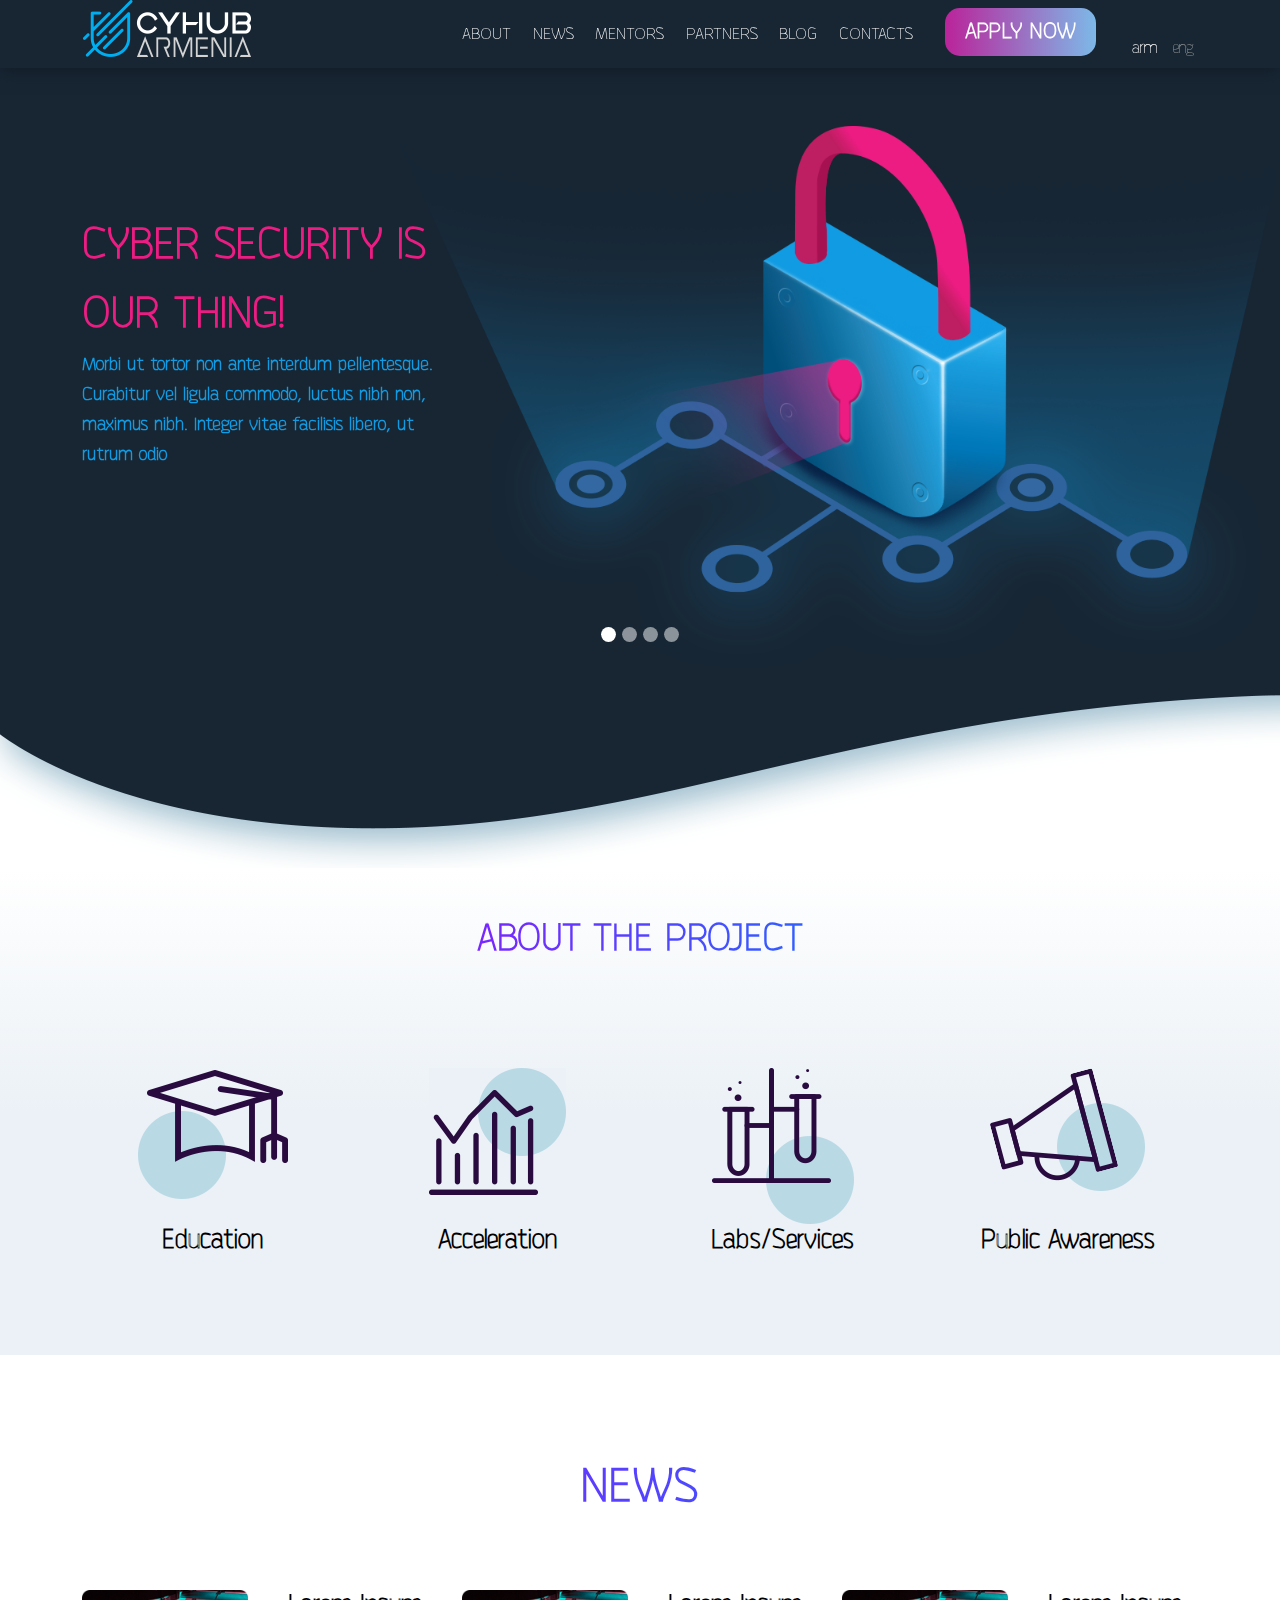
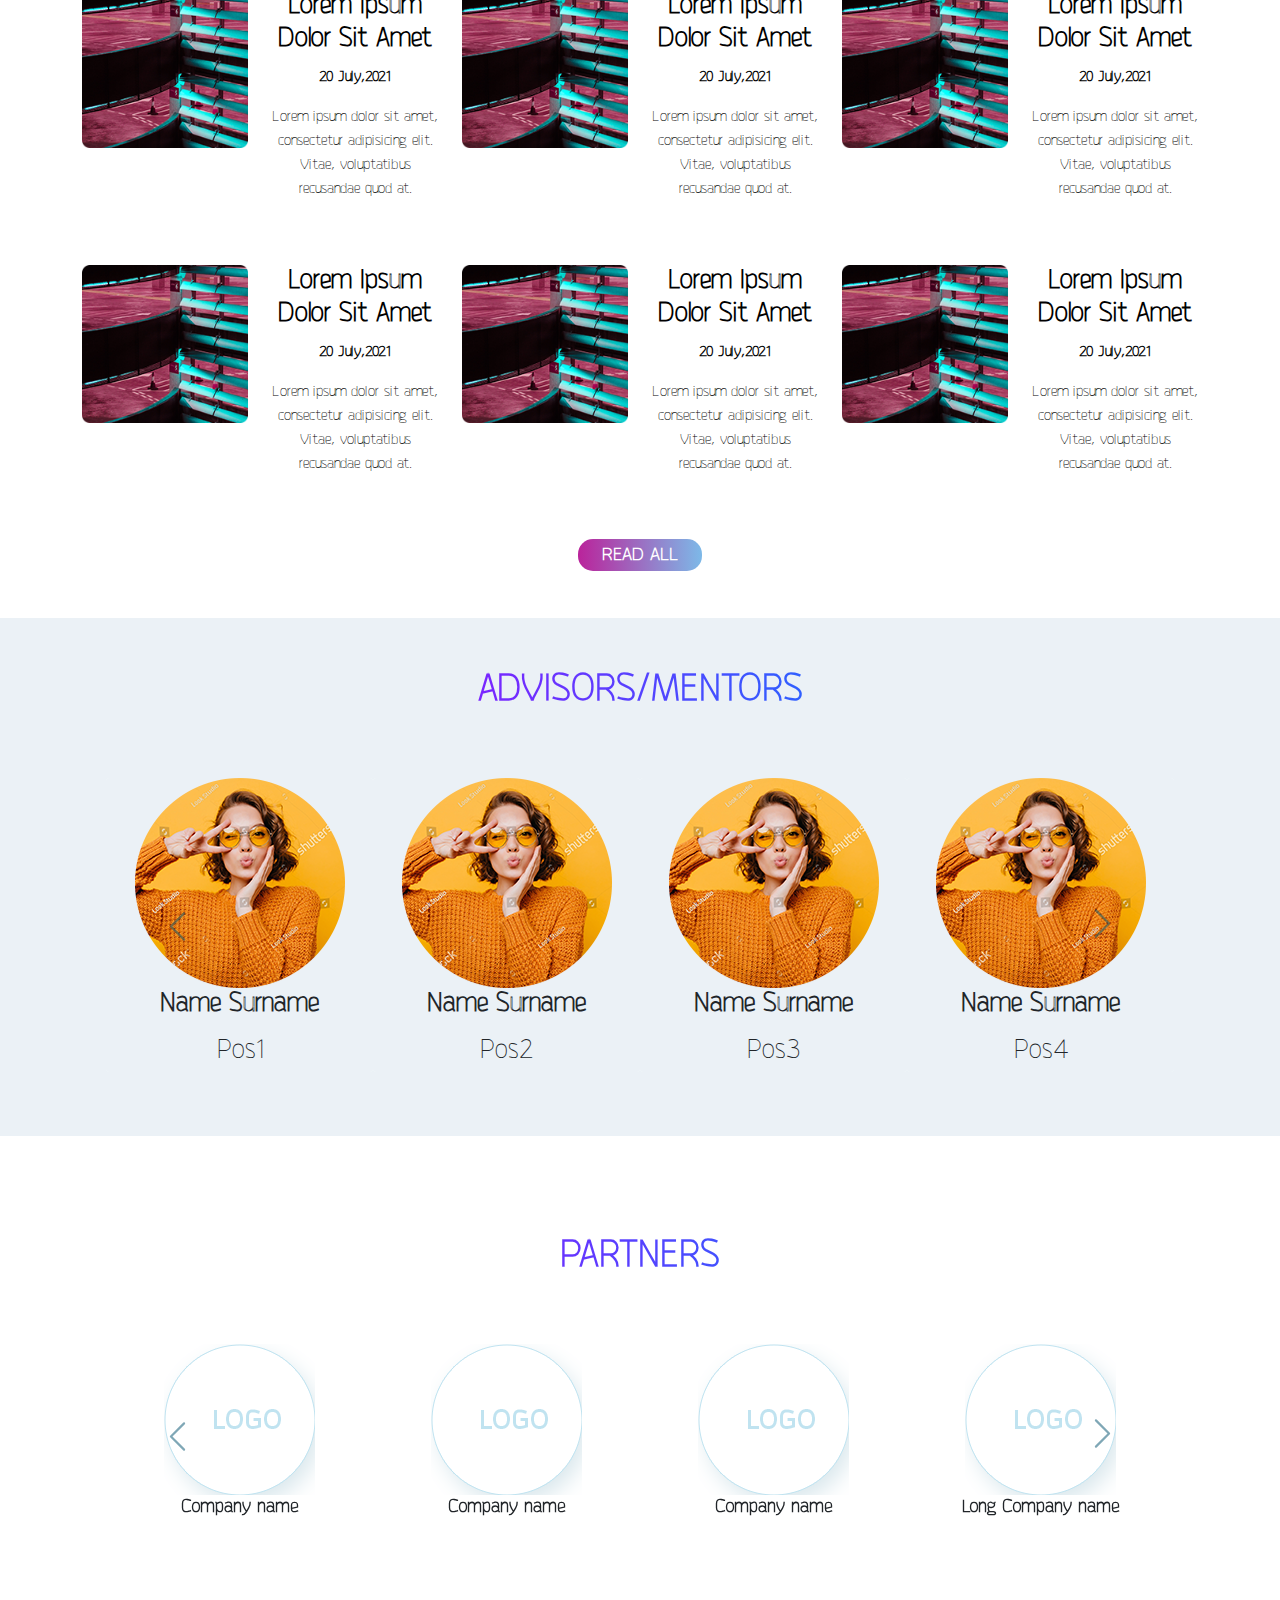
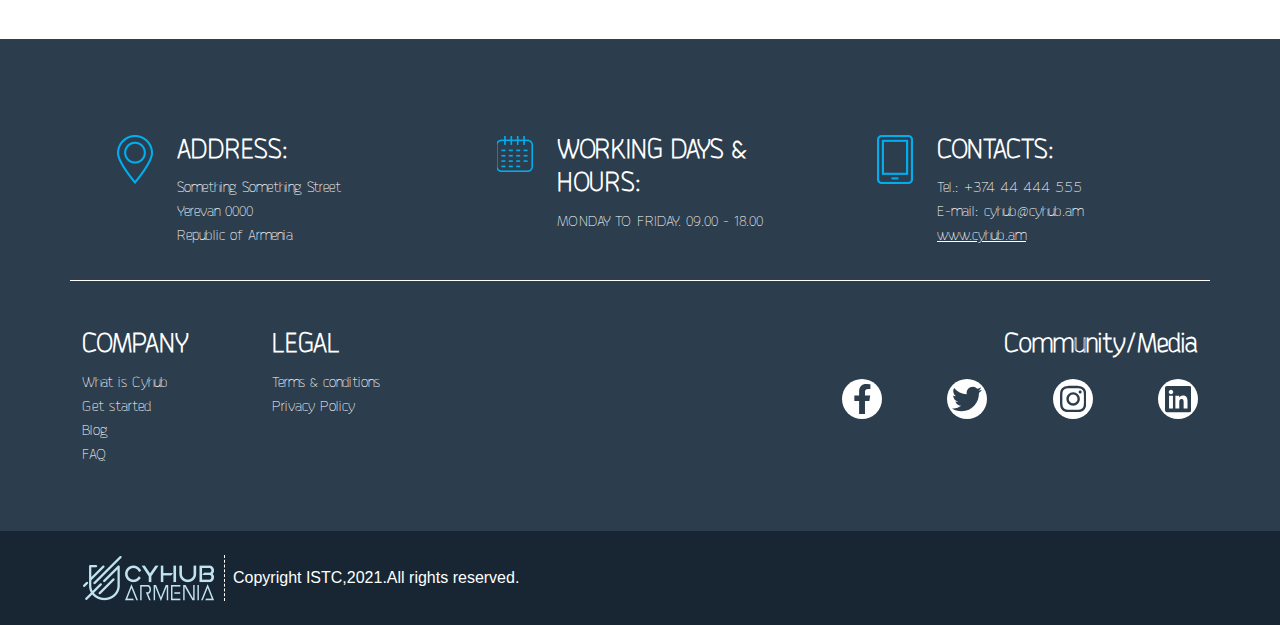
==== index.html @ d01963b5 "perhaps last commit" ====
<!DOCTYPE html>
<html lang="en">

<head>
   <meta charset="UTF-8">
   <meta http-equiv="X-UA-Compatible" content="IE=edge">
   <meta name="viewport" content="width=device-width, initial-scale=1.0">
   <link rel="stylesheet" href="style/Berkslund-Thin/style.css" type="text/css">
   <link rel="stylesheet" href="style/bootstrap.min.css">
   <link rel="stylesheet" href="style/index.css">
   <link rel="icon" href="images/fav.png">
   <title>hw_bootstrap</title>
</head>

<body>
   <header class="">
      <nav class="container">
         <div class="row">
            <div class="col-md-6 offset-md-3 col-lg-2 offset-lg-0 text-center"><img src="images/logo.png" alt=""></div>
            <div
               class="col-lg-5 offset-lg-2 d-none d-md-flex mt-md-2 d-flex align-items-center justify-content-between">
               <div class="dropdown">
                  <a href="" class="text-uppercase" type="button" id="dropdownMenuButton1" data-bs-toggle="dropdown"
                     aria-expanded="false">about</a>
                  <div class="dropdown-menu text-uppercase" aria-labelledby="dropdownMenuButton1">
                     <div class="d-flex fw-bold">
                        <a class="dropdown-item" href="#">education</a>
                        <a class="dropdown-item" href="html/about.html">acceleration</a>
                        <a class="dropdown-item" href="#">labs/services</a>
                        <a class="dropdown-item" href="#">public awareness</a>
                     </div>
                  </div>
               </div>
               <a href="#" class="text-uppercase">news</a>
               <a href="#" class="text-uppercase">mentors</a>
               <a href="#" class="text-uppercase">partners</a>
               <a href="#" class="text-uppercase">blog</a>
               <a href="#" class="text-uppercase">contacts</a>
            </div>
            <div class="dropdown col-sm-12 d-flex d-md-none justify-content-center">
               <div class="btn " data-bs-toggle="dropdown">
                  <div id="dropdownMenuButton3">
                     <div class=" menu-text text-uppercase">menu</div>
                     <div class="circles d-flex justify-content-center mb-2">
                        <div></div>
                        <div></div>
                        <div></div>
                     </div>
                  </div>
                  <div class="accordion" id="accordionExample1">
                     <div class="accordion-item">
                        <h2 class="accordion-header" id="headingOne">
                           <button class="accordion-button text-uppercase fw-bold" type="button"
                              data-bs-toggle="collapse" data-bs-target="#collapseOne" aria-expanded="true"
                              aria-controls="collapseOne">
                              about
                           </button>
                        </h2>
                        <div id="collapseOne" class="accordion-collapse collapse show" aria-labelledby="headingOne"
                           data-bs-parent="#accordionExample">
                           <div class="accordion-body">
                              <div class="d-flex flex-column fw-bold">
                                 <a class="text-uppercase" href="#">education</a>
                                 <a class="text-uppercase" href="html/about.html">acceleration</a>
                                 <a class="text-uppercase" href="#">labs/services</a>
                                 <a class="text-uppercase" href="#">public awareness</a>
                              </div>
                           </div>
                        </div>
                     </div>
                     <div class="accordion-item">
                        <h2 class="accordion-header" id="headingTwo">
                           <button href="#" class="accordion-button collapsed" type="button" data-bs-toggle="collapse"
                              data-bs-target="#collapseTwo">
                              <a href="#" class="text-uppercase">news</a>
                           </button>
                        </h2>
                     </div>
                     <div class="accordion-item">
                        <h2 class="accordion-header" id="heading3">
                           <button href="#" class="accordion-button collapsed" type="button" data-bs-toggle="collapse"
                              data-bs-target="#collapseTwo">
                              <a href="#" class="text-uppercase">mentors</a>
                           </button>
                        </h2>
                     </div>
                     <div class="accordion-item">
                        <h2 class="accordion-header" id="heading4">
                           <button href="#" class="accordion-button collapsed" type="button" data-bs-toggle="collapse"
                              data-bs-target="#collapseTwo">
                              <a href="#" class="text-uppercase">partners</a>
                           </button>
                        </h2>
                     </div>
                     <div class="accordion-item">
                        <h2 class="accordion-header" id="heading5">
                           <button href="#" class="accordion-button collapsed" type="button" data-bs-toggle="collapse"
                              data-bs-target="#collapseTwo">
                              <a href="#" class="text-uppercase">blog</a>
                           </button>
                        </h2>
                     </div>
                     <div class="accordion-item">
                        <h2 class="accordion-header" id="heading6">
                           <button href="#" class="accordion-button collapsed" type="button" data-bs-toggle="collapse"
                              data-bs-target="#collapseTwo">
                              <a href="#" class="text-uppercase">contacts</a>
                           </button>
                        </h2>
                     </div>
                  </div>
               </div>


            </div>
            <div
               class="col-md-4 offset-md-4 col-lg-2 offset-lg-0 d-flex align-items-center p-0 d-flex justify-content-center">
               <a href="#" class="text-uppercase apply-btn fw-bold fs-4">apply now</a>
            </div>
            <div class="col-lg-1 d-flex align-items-end justify-content-center">
               <a href="#" class="me-2">arm</a>
               <a href="#" class="active ms-2">eng</a>
            </div>
         </div>
      </nav>
   </header>

   <div id="carouselExampleIndicators" class="carousel slide" data-bs-ride="carousel">
      <div class="carousel-indicators">
         <button type="button" data-bs-target="#carouselExampleIndicators" data-bs-slide-to="0" class="active"
            aria-current="true" aria-label="Slide 1"></button>
         <button type="button" data-bs-target="#carouselExampleIndicators" data-bs-slide-to="1"
            aria-label="Slide 2"></button>
         <button type="button" data-bs-target="#carouselExampleIndicators" data-bs-slide-to="2"
            aria-label="Slide 3"></button>
         <button type="button" data-bs-target="#carouselExampleIndicators" data-bs-slide-to="3"
            aria-label="Slide 4"></button>
      </div>
      <div class="carousel-inner">
         <div class="carousel-item active">
            <section class="presentation1">
               <div class="container">
                  <div class="row mt-md-5">
                     <div class="col-md-4 mt-md-5 pt-md-5">
                        <div class="purple fw-bold text-uppercase">CYBER SECURITY IS OUR THING!</div>
                        <div class="under-purple fw-bold">
                           Morbi ut tortor non ante interdum pellentesque. Curabitur vel ligula commodo, luctus nibh
                           non, maximus nibh. Integer vitae facilisis libero, ut rutrum odio
                        </div>
                     </div>
                  </div>
               </div>
            </section>
         </div>
         <div class="carousel-item">
            <section class="presentation2">
               <div class="container">
                  <div class="row mt-md-5">
                     <div class="col-md-4 mt-md-5 pt-md-5">
                        <div class="purple fw-bold text-uppercase">Lorem ipsum dolor sit.</div>
                        <div class="under-purple fw-bold">
                           Lorem ipsum dolor, sit amet consectetur adipisicing elit. Deserunt, a. Voluptatum, iure!
                           Fuga, ex officiis suscipit quibusdam quasi impedit molestias, esse molestiae quas cumque
                           commodi!
                        </div>
                     </div>
                  </div>
               </div>
            </section>
         </div>
         <div class="carousel-item">
            <section class="presentation3">
               <div class="container">
                  <div class="row mt-md-5">
                     <div class="col-md-4 mt-md-5 pt-md-5">
                        <div class="purple fw-bold text-uppercase">3 CYBER SECURITY IS OUR THING</div>
                        <div class="under-purple fw-bold">
                           Lorem ipsum dolor sit amet consectetur adipisicing elit. Esse itaque quis quas atque.
                           Repudiandae, quia. Quasi ullam inventore odio, in impedit atque nihil eum nostrum fuga optio,
                           iusto alias. Aperiam.
                        </div>
                     </div>
                  </div>
               </div>
            </section>
         </div>
         <div class="carousel-item">
            <section class="presentation4">
               <div class="container">
                  <div class="row mt-md-5">
                     <div class="col-md-4 mt-md-5 pt-md-5">
                        <div class="purple fw-bold text-uppercase">4 CYBER SECURITY IS OUR THING!</div>
                        <div class="under-purple fw-bold">
                           Morbi ut tortor non ante interdum pellentesque. Curabitur vel ligula commodo, luctus nibh
                           non, maximus nibh. Integer vitae facilisis libero, ut rutrum odio
                        </div>
                     </div>
                  </div>
               </div>
            </section>
         </div>
      </div>
   </div>

   <section class="slider"></section>

   <section class="about">
      <div class="container">
         <div class="row">
            <div class="col-sm-10 pt-5 offset-sm-1 col-md-8 offset-md-2 text-uppercase text-center fw-bolder h1"
               id="about">
               about the project
            </div>
         </div>
         <div class="row mt-5 pt-5 pb-5">
            <div class="logos col-md-3 col-12 edu text-center mb-5">
               <a href="#" class="text-center h3 fw-bold">
                  <img src="images/education.png" alt="">
                  <p>Education</p>
               </a>
            </div>
            <div class="logos col-md-3 col-12 edu text-center mb-5">
               <a href="#" class="text-center h3 fw-bold">
                  <img src="images/acceleration.png" alt="">
                  <p>Acceleration</p>
               </a>
            </div>
            <div class="logos col-md-3 col-12 edu text-center mb-5">
               <a href="#" class="text-center h3 fw-bold">
                  <img src="images/labs.png" alt="">
                  <p>Labs/Services</p>
               </a>
            </div>
            <div class="logos col-md-3 col-12 edu text-center mb-5">
               <a href="#" class="text-center h3 fw-bold">
                  <img src="images/public.png" alt="">
                  <p>Public Awareness</p>
               </a>
            </div>
         </div>
      </div>
   </section>

   <section class="news">
      <div class="container">
         <div class="row text-center fw-bolder mt-5 mb-5 pb-3" id="news">
            <div class="col-12 mt-5">
               NEWS
            </div>
         </div>
         <div class="row">
            <a href="#" class="col-8 offset-2 col-md-6 offset-md-0 col-lg-4 mb-5">
               <div class="row text-center">
                  <div class="col-12 col-md-6">
                     <img src="images/news.png" alt="news">
                  </div>
                  <div class="col-12 col-md-6">
                     <p class="text-capitalize h3 fw-bolder">Lorem ipsum dolor sit amet</p>
                     <p class="fw-bolder">20 July,2021</p>
                     <p>Lorem ipsum dolor sit amet, consectetur adipisicing elit. Vitae, voluptatibus recusandae quod
                        at.</p>
                  </div>
               </div>
            </a>
            <a href="#" class="col-8 offset-2 col-md-6 offset-md-0 col-lg-4 mb-5">
               <div class="row text-center">
                  <div class="col-12 col-md-6">
                     <img src="images/news.png" alt="news">
                  </div>
                  <div class="col-12 col-md-6">
                     <p class="text-capitalize h3 fw-bolder">Lorem ipsum dolor sit amet</p>
                     <p class="fw-bolder">20 July,2021</p>
                     <p>Lorem ipsum dolor sit amet, consectetur adipisicing elit. Vitae, voluptatibus recusandae quod
                        at.</p>
                  </div>
               </div>
            </a>
            <a href="#" class="col-8 offset-2 col-md-6 offset-md-0 col-lg-4 mb-5">
               <div class="row text-center">
                  <div class="col-12 col-md-6">
                     <img src="images/news.png" alt="news">
                  </div>
                  <div class="col-12 col-md-6">
                     <p class="text-capitalize h3 fw-bolder">Lorem ipsum dolor sit amet</p>
                     <p class="fw-bolder">20 July,2021</p>
                     <p>Lorem ipsum dolor sit amet, consectetur adipisicing elit. Vitae, voluptatibus recusandae quod
                        at.</p>
                  </div>
               </div>
            </a>
            <a href="#" class="col-8 offset-2 col-md-6 offset-md-0 col-lg-4 mb-5">
               <div class="row text-center">
                  <div class="col-12 col-md-6">
                     <img src="images/news.png" alt="news">
                  </div>
                  <div class="col-12 col-md-6">
                     <p class="text-capitalize h3 fw-bolder">Lorem ipsum dolor sit amet</p>
                     <p class="fw-bolder">20 July,2021</p>
                     <p>Lorem ipsum dolor sit amet, consectetur adipisicing elit. Vitae, voluptatibus recusandae quod
                        at.</p>
                  </div>
               </div>
            </a>
            <a href="#" class="col-8 offset-2 col-md-6 offset-md-0 col-lg-4 mb-5">
               <div class="row text-center">
                  <div class="col-12 col-md-6">
                     <img src="images/news.png" alt="news">
                  </div>
                  <div class="col-12 col-md-6">
                     <p class="text-capitalize h3 fw-bolder">Lorem ipsum dolor sit amet</p>
                     <p class="fw-bolder">20 July,2021</p>
                     <p>Lorem ipsum dolor sit amet, consectetur adipisicing elit. Vitae, voluptatibus recusandae quod
                        at.</p>
                  </div>
               </div>
            </a>
            <a href="#" class="col-8 offset-2 col-md-6 offset-md-0 col-lg-4 mb-5">
               <div class="row text-center">
                  <div class="col-12 col-md-6">
                     <img src="images/news.png" alt="news">
                  </div>
                  <div class="col-12 col-md-6">
                     <p class="text-capitalize h3 fw-bolder">Lorem ipsum dolor sit amet</p>
                     <p class="fw-bolder">20 July,2021</p>
                     <p>Lorem ipsum dolor sit amet, consectetur adipisicing elit. Vitae, voluptatibus recusandae quod
                        at.</p>
                  </div>
               </div>
            </a>
         </div>
         <div class="row text-center mb-5">
            <div class="col-8 offset-2 col-md-4 offset-md-4 col-lg-2 offset-lg-5 text-center">
               <a href="#" class="text-uppercase apply-btn fw-bold fs-5 ps-4 pe-4 text-center">read all</a>
            </div>
         </div>
      </div>
   </section>

   <section class="carusel mb-5 pb-5">
      <div class="container text-center my-3">
         <div class="container text-center my-3">
            <div class="row">
               <div class="col-sm-12 pt-5 pb-5 mb-3 col-md-8 offset-md-2 text-uppercase text-center fw-bolder h1"
                  id="about">
                  advisors/mentors
               </div>
            </div>
            <div class="row mx-auto my-auto justify-content-center">
               <div id="recipeCarousel" class="carousel slide" data-bs-ride="carousel">
                  <div class="carousel-inner" role="listbox">
                     <div class="carousel-item active">
                        <div class="col-md-3">
                           <div class="card">
                              <div class="card-img">
                                 <div class="parent">
                                    <img src="images/mentor1.png" class="img-fluid">
                                    <div class="red-layer d-flex justify-content-evenly">
                                       <svg aria-hidden="true" focusable="false" data-prefix="fab" data-icon="twitter"
                                          class="svg-inline--fa fa-twitter fa-w-16" role="img"
                                          xmlns="http://www.w3.org/2000/svg" viewBox="0 0 512 512">
                                          <path fill="currentColor"
                                             d="M459.37 151.716c.325 4.548.325 9.097.325 13.645 0 138.72-105.583 298.558-298.558 298.558-59.452 0-114.68-17.219-161.137-47.106 8.447.974 16.568 1.299 25.34 1.299 49.055 0 94.213-16.568 130.274-44.832-46.132-.975-84.792-31.188-98.112-72.772 6.498.974 12.995 1.624 19.818 1.624 9.421 0 18.843-1.3 27.614-3.573-48.081-9.747-84.143-51.98-84.143-102.985v-1.299c13.969 7.797 30.214 12.67 47.431 13.319-28.264-18.843-46.781-51.005-46.781-87.391 0-19.492 5.197-37.36 14.294-52.954 51.655 63.675 129.3 105.258 216.365 109.807-1.624-7.797-2.599-15.918-2.599-24.04 0-57.828 46.782-104.934 104.934-104.934 30.213 0 57.502 12.67 76.67 33.137 23.715-4.548 46.456-13.32 66.599-25.34-7.798 24.366-24.366 44.833-46.132 57.827 21.117-2.273 41.584-8.122 60.426-16.243-14.292 20.791-32.161 39.308-52.628 54.253z">
                                          </path>
                                       </svg>
                                       <svg aria-hidden="true" focusable="false" data-prefix="fab" data-icon="linkedin"
                                          class="svg-inline--fa fa-linkedin fa-w-14" role="img"
                                          xmlns="http://www.w3.org/2000/svg" viewBox="0 0 448 512">
                                          <path fill="currentColor"
                                             d="M416 32H31.9C14.3 32 0 46.5 0 64.3v383.4C0 465.5 14.3 480 31.9 480H416c17.6 0 32-14.5 32-32.3V64.3c0-17.8-14.4-32.3-32-32.3zM135.4 416H69V202.2h66.5V416zm-33.2-243c-21.3 0-38.5-17.3-38.5-38.5S80.9 96 102.2 96c21.2 0 38.5 17.3 38.5 38.5 0 21.3-17.2 38.5-38.5 38.5zm282.1 243h-66.4V312c0-24.8-.5-56.7-34.5-56.7-34.6 0-39.9 27-39.9 54.9V416h-66.4V202.2h63.7v29.2h.9c8.9-16.8 30.6-34.5 62.9-34.5 67.2 0 79.7 44.3 79.7 101.9V416z">
                                          </path>
                                       </svg>
                                    </div>
                                 </div>
                                 <div class="fw-bolder h3">Name Surname</div>
                                 <div class="fs-3">Pos1</div>
                              </div>
                              <div class="card-img-overlay"></div>
                           </div>
                        </div>
                     </div>
                     <div class="carousel-item">
                        <div class="col-md-3">
                           <div class="card">
                              <div class="card-img">
                                 <div class="parent">
                                    <img src="images/mentor1.png" class="img-fluid">
                                    <div class="red-layer d-flex justify-content-evenly">
                                       <svg aria-hidden="true" focusable="false" data-prefix="fab" data-icon="twitter"
                                          class="svg-inline--fa fa-twitter fa-w-16" role="img"
                                          xmlns="http://www.w3.org/2000/svg" viewBox="0 0 512 512">
                                          <path fill="currentColor"
                                             d="M459.37 151.716c.325 4.548.325 9.097.325 13.645 0 138.72-105.583 298.558-298.558 298.558-59.452 0-114.68-17.219-161.137-47.106 8.447.974 16.568 1.299 25.34 1.299 49.055 0 94.213-16.568 130.274-44.832-46.132-.975-84.792-31.188-98.112-72.772 6.498.974 12.995 1.624 19.818 1.624 9.421 0 18.843-1.3 27.614-3.573-48.081-9.747-84.143-51.98-84.143-102.985v-1.299c13.969 7.797 30.214 12.67 47.431 13.319-28.264-18.843-46.781-51.005-46.781-87.391 0-19.492 5.197-37.36 14.294-52.954 51.655 63.675 129.3 105.258 216.365 109.807-1.624-7.797-2.599-15.918-2.599-24.04 0-57.828 46.782-104.934 104.934-104.934 30.213 0 57.502 12.67 76.67 33.137 23.715-4.548 46.456-13.32 66.599-25.34-7.798 24.366-24.366 44.833-46.132 57.827 21.117-2.273 41.584-8.122 60.426-16.243-14.292 20.791-32.161 39.308-52.628 54.253z">
                                          </path>
                                       </svg>
                                       <svg aria-hidden="true" focusable="false" data-prefix="fab" data-icon="linkedin"
                                          class="svg-inline--fa fa-linkedin fa-w-14" role="img"
                                          xmlns="http://www.w3.org/2000/svg" viewBox="0 0 448 512">
                                          <path fill="currentColor"
                                             d="M416 32H31.9C14.3 32 0 46.5 0 64.3v383.4C0 465.5 14.3 480 31.9 480H416c17.6 0 32-14.5 32-32.3V64.3c0-17.8-14.4-32.3-32-32.3zM135.4 416H69V202.2h66.5V416zm-33.2-243c-21.3 0-38.5-17.3-38.5-38.5S80.9 96 102.2 96c21.2 0 38.5 17.3 38.5 38.5 0 21.3-17.2 38.5-38.5 38.5zm282.1 243h-66.4V312c0-24.8-.5-56.7-34.5-56.7-34.6 0-39.9 27-39.9 54.9V416h-66.4V202.2h63.7v29.2h.9c8.9-16.8 30.6-34.5 62.9-34.5 67.2 0 79.7 44.3 79.7 101.9V416z">
                                          </path>
                                       </svg>
                                    </div>
                                 </div>
                                 <div class="fw-bolder h3">Name Surname</div>
                                 <div class="fs-3">Pos2</div>
                              </div>
                              <div class="card-img-overlay"></div>
                           </div>
                        </div>
                     </div>
                     <div class="carousel-item">
                        <div class="col-md-3">
                           <div class="card">
                              <div class="card-img">
                                 <div class="parent">
                                    <img src="images/mentor1.png" class="img-fluid">
                                    <div class="red-layer d-flex justify-content-evenly">
                                       <svg aria-hidden="true" focusable="false" data-prefix="fab" data-icon="twitter"
                                          class="svg-inline--fa fa-twitter fa-w-16" role="img"
                                          xmlns="http://www.w3.org/2000/svg" viewBox="0 0 512 512">
                                          <path fill="currentColor"
                                             d="M459.37 151.716c.325 4.548.325 9.097.325 13.645 0 138.72-105.583 298.558-298.558 298.558-59.452 0-114.68-17.219-161.137-47.106 8.447.974 16.568 1.299 25.34 1.299 49.055 0 94.213-16.568 130.274-44.832-46.132-.975-84.792-31.188-98.112-72.772 6.498.974 12.995 1.624 19.818 1.624 9.421 0 18.843-1.3 27.614-3.573-48.081-9.747-84.143-51.98-84.143-102.985v-1.299c13.969 7.797 30.214 12.67 47.431 13.319-28.264-18.843-46.781-51.005-46.781-87.391 0-19.492 5.197-37.36 14.294-52.954 51.655 63.675 129.3 105.258 216.365 109.807-1.624-7.797-2.599-15.918-2.599-24.04 0-57.828 46.782-104.934 104.934-104.934 30.213 0 57.502 12.67 76.67 33.137 23.715-4.548 46.456-13.32 66.599-25.34-7.798 24.366-24.366 44.833-46.132 57.827 21.117-2.273 41.584-8.122 60.426-16.243-14.292 20.791-32.161 39.308-52.628 54.253z">
                                          </path>
                                       </svg>
                                       <svg aria-hidden="true" focusable="false" data-prefix="fab" data-icon="linkedin"
                                          class="svg-inline--fa fa-linkedin fa-w-14" role="img"
                                          xmlns="http://www.w3.org/2000/svg" viewBox="0 0 448 512">
                                          <path fill="currentColor"
                                             d="M416 32H31.9C14.3 32 0 46.5 0 64.3v383.4C0 465.5 14.3 480 31.9 480H416c17.6 0 32-14.5 32-32.3V64.3c0-17.8-14.4-32.3-32-32.3zM135.4 416H69V202.2h66.5V416zm-33.2-243c-21.3 0-38.5-17.3-38.5-38.5S80.9 96 102.2 96c21.2 0 38.5 17.3 38.5 38.5 0 21.3-17.2 38.5-38.5 38.5zm282.1 243h-66.4V312c0-24.8-.5-56.7-34.5-56.7-34.6 0-39.9 27-39.9 54.9V416h-66.4V202.2h63.7v29.2h.9c8.9-16.8 30.6-34.5 62.9-34.5 67.2 0 79.7 44.3 79.7 101.9V416z">
                                          </path>
                                       </svg>
                                    </div>
                                 </div>
                                 <div class="fw-bolder h3">Name Surname</div>
                                 <div class="fs-3">Pos3</div>
                              </div>
                              <div class="card-img-overlay"></div>
                           </div>
                        </div>
                     </div>
                     <div class="carousel-item">
                        <div class="col-md-3">
                           <div class="card">
                              <div class="card-img">
                                 <div class="parent">
                                    <img src="images/mentor1.png" class="img-fluid">
                                    <div class="red-layer d-flex justify-content-evenly">
                                       <svg aria-hidden="true" focusable="false" data-prefix="fab" data-icon="twitter"
                                          class="svg-inline--fa fa-twitter fa-w-16" role="img"
                                          xmlns="http://www.w3.org/2000/svg" viewBox="0 0 512 512">
                                          <path fill="currentColor"
                                             d="M459.37 151.716c.325 4.548.325 9.097.325 13.645 0 138.72-105.583 298.558-298.558 298.558-59.452 0-114.68-17.219-161.137-47.106 8.447.974 16.568 1.299 25.34 1.299 49.055 0 94.213-16.568 130.274-44.832-46.132-.975-84.792-31.188-98.112-72.772 6.498.974 12.995 1.624 19.818 1.624 9.421 0 18.843-1.3 27.614-3.573-48.081-9.747-84.143-51.98-84.143-102.985v-1.299c13.969 7.797 30.214 12.67 47.431 13.319-28.264-18.843-46.781-51.005-46.781-87.391 0-19.492 5.197-37.36 14.294-52.954 51.655 63.675 129.3 105.258 216.365 109.807-1.624-7.797-2.599-15.918-2.599-24.04 0-57.828 46.782-104.934 104.934-104.934 30.213 0 57.502 12.67 76.67 33.137 23.715-4.548 46.456-13.32 66.599-25.34-7.798 24.366-24.366 44.833-46.132 57.827 21.117-2.273 41.584-8.122 60.426-16.243-14.292 20.791-32.161 39.308-52.628 54.253z">
                                          </path>
                                       </svg>
                                       <svg aria-hidden="true" focusable="false" data-prefix="fab" data-icon="linkedin"
                                          class="svg-inline--fa fa-linkedin fa-w-14" role="img"
                                          xmlns="http://www.w3.org/2000/svg" viewBox="0 0 448 512">
                                          <path fill="currentColor"
                                             d="M416 32H31.9C14.3 32 0 46.5 0 64.3v383.4C0 465.5 14.3 480 31.9 480H416c17.6 0 32-14.5 32-32.3V64.3c0-17.8-14.4-32.3-32-32.3zM135.4 416H69V202.2h66.5V416zm-33.2-243c-21.3 0-38.5-17.3-38.5-38.5S80.9 96 102.2 96c21.2 0 38.5 17.3 38.5 38.5 0 21.3-17.2 38.5-38.5 38.5zm282.1 243h-66.4V312c0-24.8-.5-56.7-34.5-56.7-34.6 0-39.9 27-39.9 54.9V416h-66.4V202.2h63.7v29.2h.9c8.9-16.8 30.6-34.5 62.9-34.5 67.2 0 79.7 44.3 79.7 101.9V416z">
                                          </path>
                                       </svg>
                                    </div>
                                 </div>
                                 <div class="fw-bolder h3">Name Surname</div>
                                 <div class="fs-3">Pos4</div>
                              </div>
                              <div class="card-img-overlay"></div>
                           </div>
                        </div>
                     </div>
                     <div class="carousel-item">
                        <div class="col-md-3">
                           <div class="card">
                              <div class="card-img">
                                                                  <div class="parent">
                                    <img src="images/mentor1.png" class="img-fluid">
                                    <div class="red-layer d-flex justify-content-evenly">
                                       <svg aria-hidden="true" focusable="false" data-prefix="fab" data-icon="twitter"
                                          class="svg-inline--fa fa-twitter fa-w-16" role="img"
                                          xmlns="http://www.w3.org/2000/svg" viewBox="0 0 512 512">
                                          <path fill="currentColor"
                                             d="M459.37 151.716c.325 4.548.325 9.097.325 13.645 0 138.72-105.583 298.558-298.558 298.558-59.452 0-114.68-17.219-161.137-47.106 8.447.974 16.568 1.299 25.34 1.299 49.055 0 94.213-16.568 130.274-44.832-46.132-.975-84.792-31.188-98.112-72.772 6.498.974 12.995 1.624 19.818 1.624 9.421 0 18.843-1.3 27.614-3.573-48.081-9.747-84.143-51.98-84.143-102.985v-1.299c13.969 7.797 30.214 12.67 47.431 13.319-28.264-18.843-46.781-51.005-46.781-87.391 0-19.492 5.197-37.36 14.294-52.954 51.655 63.675 129.3 105.258 216.365 109.807-1.624-7.797-2.599-15.918-2.599-24.04 0-57.828 46.782-104.934 104.934-104.934 30.213 0 57.502 12.67 76.67 33.137 23.715-4.548 46.456-13.32 66.599-25.34-7.798 24.366-24.366 44.833-46.132 57.827 21.117-2.273 41.584-8.122 60.426-16.243-14.292 20.791-32.161 39.308-52.628 54.253z">
                                          </path>
                                       </svg>
                                       <svg aria-hidden="true" focusable="false" data-prefix="fab" data-icon="linkedin"
                                          class="svg-inline--fa fa-linkedin fa-w-14" role="img"
                                          xmlns="http://www.w3.org/2000/svg" viewBox="0 0 448 512">
                                          <path fill="currentColor"
                                             d="M416 32H31.9C14.3 32 0 46.5 0 64.3v383.4C0 465.5 14.3 480 31.9 480H416c17.6 0 32-14.5 32-32.3V64.3c0-17.8-14.4-32.3-32-32.3zM135.4 416H69V202.2h66.5V416zm-33.2-243c-21.3 0-38.5-17.3-38.5-38.5S80.9 96 102.2 96c21.2 0 38.5 17.3 38.5 38.5 0 21.3-17.2 38.5-38.5 38.5zm282.1 243h-66.4V312c0-24.8-.5-56.7-34.5-56.7-34.6 0-39.9 27-39.9 54.9V416h-66.4V202.2h63.7v29.2h.9c8.9-16.8 30.6-34.5 62.9-34.5 67.2 0 79.7 44.3 79.7 101.9V416z">
                                          </path>
                                       </svg>
                                    </div>
                                 </div>
                                 <div class="fw-bolder h3">Name Surname</div>
                                 <div class="fs-3">Pos5</div>
                              </div>
                              <div class="card-img-overlay"></div>
                           </div>
                        </div>
                     </div>
                     <div class="carousel-item">
                        <div class="col-md-3">
                           <div class="card">
                              <div class="card-img">      
                                 <div class="parent">
                                    <img src="images/mentor1.png" class="img-fluid">
                                    <div class="red-layer">
                                       <svg aria-hidden="true" focusable="false" data-prefix="fab" data-icon="twitter"
                                          class="svg-inline--fa fa-twitter fa-w-16" role="img"
                                          xmlns="http://www.w3.org/2000/svg" viewBox="0 0 512 512">
                                          <path fill="currentColor"
                                             d="M459.37 151.716c.325 4.548.325 9.097.325 13.645 0 138.72-105.583 298.558-298.558 298.558-59.452 0-114.68-17.219-161.137-47.106 8.447.974 16.568 1.299 25.34 1.299 49.055 0 94.213-16.568 130.274-44.832-46.132-.975-84.792-31.188-98.112-72.772 6.498.974 12.995 1.624 19.818 1.624 9.421 0 18.843-1.3 27.614-3.573-48.081-9.747-84.143-51.98-84.143-102.985v-1.299c13.969 7.797 30.214 12.67 47.431 13.319-28.264-18.843-46.781-51.005-46.781-87.391 0-19.492 5.197-37.36 14.294-52.954 51.655 63.675 129.3 105.258 216.365 109.807-1.624-7.797-2.599-15.918-2.599-24.04 0-57.828 46.782-104.934 104.934-104.934 30.213 0 57.502 12.67 76.67 33.137 23.715-4.548 46.456-13.32 66.599-25.34-7.798 24.366-24.366 44.833-46.132 57.827 21.117-2.273 41.584-8.122 60.426-16.243-14.292 20.791-32.161 39.308-52.628 54.253z">
                                          </path>
                                       </svg>
                                       <svg aria-hidden="true" focusable="false" data-prefix="fab" data-icon="linkedin"
                                          class="svg-inline--fa fa-linkedin fa-w-14" role="img"
                                          xmlns="http://www.w3.org/2000/svg" viewBox="0 0 448 512">
                                          <path fill="currentColor"
                                             d="M416 32H31.9C14.3 32 0 46.5 0 64.3v383.4C0 465.5 14.3 480 31.9 480H416c17.6 0 32-14.5 32-32.3V64.3c0-17.8-14.4-32.3-32-32.3zM135.4 416H69V202.2h66.5V416zm-33.2-243c-21.3 0-38.5-17.3-38.5-38.5S80.9 96 102.2 96c21.2 0 38.5 17.3 38.5 38.5 0 21.3-17.2 38.5-38.5 38.5zm282.1 243h-66.4V312c0-24.8-.5-56.7-34.5-56.7-34.6 0-39.9 27-39.9 54.9V416h-66.4V202.2h63.7v29.2h.9c8.9-16.8 30.6-34.5 62.9-34.5 67.2 0 79.7 44.3 79.7 101.9V416z">
                                          </path>
                                       </svg>
                                    </div>
                                 </div>
                                 <div class="fw-bolder h3">Name Surname</div>
                                 <div class="fs-3">Pos6</div>
                              </div>
                              <div class="card-img-overlay"></div>
                           </div>
                        </div>
                     </div>
                  </div>
                  <a class="carousel-control-prev bg-transparent w-aut" href="#recipeCarousel" role="button"
                     data-bs-slide="prev">
                     <span class="carousel-control-prev-icon" aria-hidden="true">
                        <svg xmlns="http://www.w3.org/2000/svg" width="35" height="35" fill="currentColor"
                           class="bi bi-chevron-left" viewBox="0 0 16 16">
                           <path fill-rule="evenodd"
                              d="M11.354 1.646a.5.5 0 0 1 0 .708L5.707 8l5.647 5.646a.5.5 0 0 1-.708.708l-6-6a.5.5 0 0 1 0-.708l6-6a.5.5 0 0 1 .708 0z" />
                        </svg>
                     </span>
                  </a>
                  <a class="carousel-control-next bg-transparent w-aut" href="#recipeCarousel" role="button"
                     data-bs-slide="next">
                     <span class="carousel-control-next-icon" aria-hidden="true">
                        <svg xmlns="http://www.w3.org/2000/svg" width="35" height="35" fill="currentColor"
                           class="bi bi-chevron-left" viewBox="0 0 16 16">
                           <path fill-rule="evenodd"
                              d="M11.354 1.646a.5.5 0 0 1 0 .708L5.707 8l5.647 5.646a.5.5 0 0 1-.708.708l-6-6a.5.5 0 0 1 0-.708l6-6a.5.5 0 0 1 .708 0z" />
                        </svg>
                     </span>
                  </a>
               </div>
            </div>
         </div>
   </section>

   <section class="partners mb-5 pb-5">
      <div class="container text-center my-3">
         <div class="container text-center my-3">
            <div class="row">
               <div
                  class="col-sm-10 pt-5 pb-5 mb-3 offset-sm-1 col-md-8 offset-md-2 text-uppercase text-center fw-bolder h1"
                  id="about">
                  partners
               </div>
            </div>
            <div class="row mx-auto my-auto justify-content-center">
               <div id="recipeCarousel2" class="carousel slide" data-bs-ride="carousel">
                  <div class="carousel-inner" role="listbox">
                     <div class="carousel-item active">
                        <div class="col-md-3">
                           <div class="card">
                              <div class="card-img">
                                 <img src="images/partner_logo.png" class="img-fluid">
                                 <div class="fw-bolder h5">Company name</div>
                              </div>
                           </div>
                        </div>
                     </div>
                     <div class="carousel-item">
                        <div class="col-md-3">
                           <div class="card">
                              <div class="card-img">
                                 <img src="images/partner_logo.png" class="img-fluid">
                                 <div class="fw-bolder h5">Company name</div>
                              </div>
                           </div>
                        </div>
                     </div>
                     <div class="carousel-item">
                        <div class="col-md-3">
                           <div class="card">
                              <div class="card-img">
                                 <img src="images/partner_logo.png" class="img-fluid">
                                 <div class="fw-bolder h5">Company name</div>
                              </div>
                           </div>
                        </div>
                     </div>
                     <div class="carousel-item">
                        <div class="col-md-3">
                           <div class="card">
                              <div class="card-img">
                                 <img src="images/partner_logo.png" class="img-fluid">
                                 <div class="fw-bolder h5">Long Company name</div>
                              </div>
                           </div>
                        </div>
                     </div>
                     <div class="carousel-item">
                        <div class="col-md-3">
                           <div class="card">
                              <div class="card-img">
                                 <img src="images/partner_logo.png" class="img-fluid">
                                 <div class="fw-bolder h5">Company name</div>
                              </div>
                           </div>
                        </div>
                     </div>
                     <div class="carousel-item">
                        <div class="col-md-3">
                           <div class="card">
                              <div class="card-img">
                                 <img src="images/partner_logo.png" class="img-fluid">
                                 <div class="fw-bolder h5">Company name</div>
                              </div>
                           </div>
                        </div>
                     </div>
                  </div>
                  <a class="carousel-control-prev bg-transparent w-aut" href="#recipeCarousel2" role="button"
                     data-bs-slide="prev">
                     <span class="carousel-control-prev-icon" aria-hidden="true">
                        <svg xmlns="http://www.w3.org/2000/svg" width="35" height="35" fill="currentColor"
                           class="bi bi-chevron-left" viewBox="0 0 16 16">
                           <path fill-rule="evenodd"
                              d="M11.354 1.646a.5.5 0 0 1 0 .708L5.707 8l5.647 5.646a.5.5 0 0 1-.708.708l-6-6a.5.5 0 0 1 0-.708l6-6a.5.5 0 0 1 .708 0z" />
                        </svg>
                     </span>
                  </a>
                  <a class="carousel-control-next bg-transparent w-aut" href="#recipeCarousel2" role="button"
                     data-bs-slide="next">
                     <span class="carousel-control-next-icon" aria-hidden="true">
                        <svg xmlns="http://www.w3.org/2000/svg" width="35" height="35" fill="currentColor"
                           class="bi bi-chevron-left" viewBox="0 0 16 16">
                           <path fill-rule="evenodd"
                              d="M11.354 1.646a.5.5 0 0 1 0 .708L5.707 8l5.647 5.646a.5.5 0 0 1-.708.708l-6-6a.5.5 0 0 1 0-.708l6-6a.5.5 0 0 1 .708 0z" />
                        </svg>
                     </span>
                  </a>
               </div>
            </div>
         </div>
   </section>

   <section class="contacts">
      <div class="container pb-5">
         <div class="row pt-5 border-bottom border-white pb-3 mb-5">
            <div class="col-md-4 col-12 mt-5">
               <div class="row">
                  <div class="col-3 d-flex align-items-start justify-content-end">
                     <img src="images/address_icon.png" alt="address">
                  </div>
                  <div class="col-9">
                     <p class="text-uppercase h3 fw-bold">address:</p>
                     <p>
                        Something Something Street <br>
                        Yerevan 0000 <br>
                        Republic of Armenia
                     </p>

                  </div>
               </div>
            </div>
            <div class="col-md-4 col-12 mt-5">
               <div class="row">
                  <div class="col-3 d-flex align-items-start justify-content-end">
                     <img src="images/calendar_icon.png" alt="address">
                  </div>
                  <div class="col-9">
                     <p class="text-uppercase h3 fw-bold">working days & hours:</p>
                     <p class="text-uppercase">
                        Monday to Friday. 09.00 - 18.00
                     </p>

                  </div>
               </div>
            </div>
            <div class="col-md-4 col-12 mt-5">
               <div class="row">
                  <div class="col-3 d-flex align-items-start justify-content-end">
                     <img src="images/contact_icon.png" alt="address">
                  </div>
                  <div class="col-9">
                     <p class="text-uppercase h3 fw-bold">contacts:</p>
                     <p>
                        Tel.: +374 44 444 555 <br>
                        E-mail: cyhub@cyhub.am<br>
                        <span class="text-decoration-underline">www.cyhub.am</span>
                     </p>

                  </div>
               </div>
            </div>
         </div>
         <div class="row">
            <div class="col-6 col-md-2">
               <p class="text-uppercase h3 fw-bold">company</p>
               <p>
                  <a href="#">What is Cyhub</a><br>
                  <a href="#">Get started</a><br>
                  <a href="#">Blog</a><br>
                  <a href="#">FAQ</a>
               </p>
            </div>
            <div class="col-6 col-md-2">
               <p class="text-uppercase h3 fw-bold">legal</p>
               <p>
                  <a href="#">Terms & conditions</a><br>
                  <a href="#">Privacy Policy</a>
               </p>
            </div>
            <div class="col-8 offset-2 col-md-4 offset-md-4 text-end icons">
               <p class="h3 fw-bold text-center text-lg-end">Community/Media</p>
               <div class="d-flex justify-content-between mt-3">
                  <div class="svg d-flex text-center align-items-center justify-content-center">
                     <a href="#"><svg aria-hidden="true" focusable="false" data-prefix="fab" data-icon="facebook-f"
                           class="svg-inline--fa fa-facebook-f fa-w-10" role="img" xmlns="http://www.w3.org/2000/svg"
                           viewBox="0 0 320 512">
                           <path fill="currentColor"
                              d="M279.14 288l14.22-92.66h-88.91v-60.13c0-25.35 12.42-50.06 52.24-50.06h40.42V6.26S260.43 0 225.36 0c-73.22 0-121.08 44.38-121.08 124.72v70.62H22.89V288h81.39v224h100.17V288z">
                           </path>
                        </svg></a>
                  </div>
                  <div class="svg d-flex text-center align-items-center justify-content-center">
                     <a href="#"><svg aria-hidden="true" focusable="false" data-prefix="fab" data-icon="twitter"
                           class="svg-inline--fa fa-twitter fa-w-16" role="img" xmlns="http://www.w3.org/2000/svg"
                           viewBox="0 0 512 512">
                           <path fill="currentColor"
                              d="M459.37 151.716c.325 4.548.325 9.097.325 13.645 0 138.72-105.583 298.558-298.558 298.558-59.452 0-114.68-17.219-161.137-47.106 8.447.974 16.568 1.299 25.34 1.299 49.055 0 94.213-16.568 130.274-44.832-46.132-.975-84.792-31.188-98.112-72.772 6.498.974 12.995 1.624 19.818 1.624 9.421 0 18.843-1.3 27.614-3.573-48.081-9.747-84.143-51.98-84.143-102.985v-1.299c13.969 7.797 30.214 12.67 47.431 13.319-28.264-18.843-46.781-51.005-46.781-87.391 0-19.492 5.197-37.36 14.294-52.954 51.655 63.675 129.3 105.258 216.365 109.807-1.624-7.797-2.599-15.918-2.599-24.04 0-57.828 46.782-104.934 104.934-104.934 30.213 0 57.502 12.67 76.67 33.137 23.715-4.548 46.456-13.32 66.599-25.34-7.798 24.366-24.366 44.833-46.132 57.827 21.117-2.273 41.584-8.122 60.426-16.243-14.292 20.791-32.161 39.308-52.628 54.253z">
                           </path>
                        </svg></a>
                  </div>
                  <div class="svg d-flex text-center align-items-center justify-content-center">
                     <a href="#"><svg aria-hidden="true" focusable="false" data-prefix="fab" data-icon="instagram"
                           class="svg-inline--fa fa-instagram fa-w-14" role="img" xmlns="http://www.w3.org/2000/svg"
                           viewBox="0 0 448 512">
                           <path fill="currentColor"
                              d="M224.1 141c-63.6 0-114.9 51.3-114.9 114.9s51.3 114.9 114.9 114.9S339 319.5 339 255.9 287.7 141 224.1 141zm0 189.6c-41.1 0-74.7-33.5-74.7-74.7s33.5-74.7 74.7-74.7 74.7 33.5 74.7 74.7-33.6 74.7-74.7 74.7zm146.4-194.3c0 14.9-12 26.8-26.8 26.8-14.9 0-26.8-12-26.8-26.8s12-26.8 26.8-26.8 26.8 12 26.8 26.8zm76.1 27.2c-1.7-35.9-9.9-67.7-36.2-93.9-26.2-26.2-58-34.4-93.9-36.2-37-2.1-147.9-2.1-184.9 0-35.8 1.7-67.6 9.9-93.9 36.1s-34.4 58-36.2 93.9c-2.1 37-2.1 147.9 0 184.9 1.7 35.9 9.9 67.7 36.2 93.9s58 34.4 93.9 36.2c37 2.1 147.9 2.1 184.9 0 35.9-1.7 67.7-9.9 93.9-36.2 26.2-26.2 34.4-58 36.2-93.9 2.1-37 2.1-147.8 0-184.8zM398.8 388c-7.8 19.6-22.9 34.7-42.6 42.6-29.5 11.7-99.5 9-132.1 9s-102.7 2.6-132.1-9c-19.6-7.8-34.7-22.9-42.6-42.6-11.7-29.5-9-99.5-9-132.1s-2.6-102.7 9-132.1c7.8-19.6 22.9-34.7 42.6-42.6 29.5-11.7 99.5-9 132.1-9s102.7-2.6 132.1 9c19.6 7.8 34.7 22.9 42.6 42.6 11.7 29.5 9 99.5 9 132.1s2.7 102.7-9 132.1z">
                           </path>
                        </svg></a>
                  </div>
                  <div class="svg d-flex text-center align-items-center justify-content-center">
                     <a href="#"><svg aria-hidden="true" focusable="false" data-prefix="fab" data-icon="linkedin"
                           class="svg-inline--fa fa-linkedin fa-w-14" role="img" xmlns="http://www.w3.org/2000/svg"
                           viewBox="0 0 448 512">
                           <path fill="currentColor"
                              d="M416 32H31.9C14.3 32 0 46.5 0 64.3v383.4C0 465.5 14.3 480 31.9 480H416c17.6 0 32-14.5 32-32.3V64.3c0-17.8-14.4-32.3-32-32.3zM135.4 416H69V202.2h66.5V416zm-33.2-243c-21.3 0-38.5-17.3-38.5-38.5S80.9 96 102.2 96c21.2 0 38.5 17.3 38.5 38.5 0 21.3-17.2 38.5-38.5 38.5zm282.1 243h-66.4V312c0-24.8-.5-56.7-34.5-56.7-34.6 0-39.9 27-39.9 54.9V416h-66.4V202.2h63.7v29.2h.9c8.9-16.8 30.6-34.5 62.9-34.5 67.2 0 79.7 44.3 79.7 101.9V416z">
                           </path>
                        </svg></a>
                  </div>
               </div>
            </div>
         </div>
      </div>
   </section>


   <footer>
      <div class="container">
         <div class="pt-4 pb-4 d-flex">
            <div class="me-2"><img src="images/footer_logo.png" alt=""></div>
            <div class="d-flex align-items-center ps-2">Copyright ISTC,2021.All rights reserved.</div>
         </div>
      </div>
   </footer>

   <script src="js/bootstrap.bundle.min.js"></script>
   <script src="js/jquery-3.6.0.min.js"></script>
   <script src="js/index.js"></script>
</body>

</html>
---- style/Berkslund-Thin/style.css ----
@font-face {
    font-family: 'Berkslund';
    src: local('Berkslund Thin'), local('Berkslund-Thin'),
        url('Berkslund-Thin.woff2') format('woff2'),
        url('Berkslund-Thin.woff') format('woff'),
        url('Berkslund-Thin.ttf') format('truetype');
    font-weight: 100;
    font-style: normal;
  }
---- style/index.css ----
a {
   color: white;
}

a:hover {
   color: #04749c;
}

body {
   font-family: "Berkslund";
}

header{
   position: sticky;
   top: 0px;
   z-index: 5;
   background-color: #182634;
   padding-bottom: 5px;
   box-shadow: #131e29 0px 5px 15px;
}

nav a {
   text-decoration: none;
   color: white;
   font-size: 18px;
}

.apply-btn:hover{
   color: white;
}
.apply-btn {
   background: #1e5799;
   background: linear-gradient(to right, #1e5799 0%, #ba239b 0%, #7db9e8 100%);
   padding: 6px 20px;
   border-radius: 15px;
}

a.active{
   color: #8c9192;
}

.menu-text{
   font-size: 20px;
   color: white;
}
.menu-text:hover{
   color: #04749c;
}

.circles div:nth-child(2){
   margin: 0 5px;
}
.circles div{
   height: 10px;
   width: 10px;
   border-radius: 50%;
   background-color: #04749c;
}

#accordionExample a:hover{
   color: #04749c;
}
#accordionExample1 a{
   color: #04749c;
   margin: 0 2px;
   font-weight: bold;
}

#accordionExample1 div div a{
   border-bottom: 1px solid #8c9192;
}


.accordion-button::after{
   display: none;
}

#headingOne .accordion-button::after{
   display: flex;
}


#carouselExampleIndicators{
   height: 600px;
   background: #182634 url(../images/koxpeq.png) no-repeat;
   background-position: right bottom;
   background-size: contain;
}

.under-purple{
   color: #109be2;
   font-size: 20px;
}
.purple{
   color: #ed1c83;
   font-size: 46px;
   font-weight: 900;
}

#carouselExampleIndicators div button{
   height: 15px;
   width: 15px;
   border-radius: 50%;
}

#about{
   background-color: red;

   color: transparent;
   /* Create the gradient. */
   background-image: linear-gradient(90deg,rgb(170, 0, 255), rgb(0, 132, 255));
   
   background-size: 100%;
   background-repeat: repeat;
 
   -webkit-background-clip: text;
   -webkit-text-fill-color: transparent; 
}

.slider{
   background: url(../images/slider1.png) no-repeat;
   background-position-y: -545px;
   height: 200px;
}

.about a{
   color: black;
   text-decoration: none;
   position: relative;
}

.about{
   background-color: #ebf1f6;
   background: linear-gradient(white,#ebf1f6,#ebf1f6);
}

.about p{
   margin: 0;
}

.logos:nth-child(1) p{
   margin-top: 26px;
}
.logos:nth-child(2) p{
   margin-top: 30px;
}
.logos:nth-child(3) p{
   margin-top: 1px;
}
.logos:nth-child(4) p{
   margin-top: 34px;
}

@media screen and (max-width:991px) {
   header{
      top: -70px;
   }
}

#news{
   font-size: 50px;
   background-color: red;

   color: transparent;
   /* Create the gradient. */
   background-image: linear-gradient(90deg,rgb(170, 0, 255), rgb(0, 132, 255));
   
   background-size: 100%;
   background-repeat: repeat;
 
   -webkit-background-clip: text;
   -webkit-text-fill-color: transparent; 

}

.news img{
   width: 100%;
}

.news * a{
   color: black;
   text-decoration: none;
}

section.news > div > div:nth-child(3) > div > a{
   color: white;
}

.contacts{
   background-color: #2c3d4d;
}

.contacts * *{
   color: white;
}

.contacts * a{
   text-decoration: none;
}

.contacts a svg{
   height: 30px;
}

.contacts a svg path{
   color: #2c3d4d; 
}

.svg{
   width: 40px;
   height: 40px;
   border-radius: 50%;
   background-color: white;
}

.svg:hover path{
   color: #00adef;
}

footer{
   background-color: #182634;
   color: white;
   font-family: sans-serif;
}

footer > div > div > div:first-child{
   width: min-content;
}
footer > div > div > div:last-child{
   border-left: 1px dashed ;
}

@media (max-width: 767px) {
   .carusel .carousel-inner .carousel-item > div {
       display: none;
   }
   .carusel .carousel-inner .carousel-item > div:first-child {
       display: block;
   }
}

.carusel .carousel-inner .carousel-item.active,
.carusel .carousel-inner .carousel-item-next,
.carusel .carousel-inner .carousel-item-prev {
   display: flex;
}

/* medium and up screens */
@media (min-width: 768px) {
   
   .carusel .carousel-inner .carousel-item-end.active,
   .carousel-inner .carousel-item-next {
     transform: translateX(25%);
   }
   
   .carusel .carousel-inner .carousel-item-start.active, 
   .carusel .carousel-inner .carousel-item-prev {
     transform: translateX(-25%);
   }
}

.carusel .carousel-inner .carousel-item-end,
.carusel .carousel-inner .carousel-item-start { 
 transform: translateX(0);
}

.carusel{
   background-color: #ebf1f6;
}

.carusel *{
   border: none;
}

.carusel .card-img{
   background-color: #ebf1f6;
}

.carusel #recipeCarousel{
   position: relative;
}

.carusel a.carousel-control-prev span{
   color: #00516e;
   background: none;
}

.carusel a.carousel-control-next span{
   background: none;
   color: #00516e;
   transform: rotate(180deg);
}

.carusel a.carousel-control-prev span svg,.carusel a.carousel-control-next span svg{
   font-size: 40px;  
}

.partners .carousel-inner .carousel-item.active,
.partners .carousel-inner .carousel-item-next,
.partners .carousel-inner .carousel-item-prev {
   display: flex;
}

/* medium and up screens */
@media (min-width: 768px) {
   
   .partners .carousel-inner .carousel-item-end.active,
   .partners .carousel-inner .carousel-item-next {
     transform: translateX(25%);
   }
   
   .partners .carousel-inner .carousel-item-start.active, 
   .partners .carousel-inner .carousel-item-prev {
     transform: translateX(-25%);
   }
}

.partners .carousel-inner .carousel-item-end,
.partners .carousel-inner .carousel-item-start { 
 transform: translateX(0);
}

.partners {
}

.partners *{
   border: none;
}

.partners .card-img{
}

.partners #recipeCarousel{
   position: relative;
}

.partners a.carousel-control-prev span{
   color: #00516e;
   background: none;
}

.partners a.carousel-control-next span{
   background: none;
   color: #00516e;
   transform: rotate(180deg);
}

.partners a.carousel-control-prev span svg,.partners a.carousel-control-next span svg{
   font-size: 40px;  
}

.parent{
   position: relative;
}

.red-layer{
   background: rgba(255, 0, 0, 0.5);
   display: flex;
   justify-content: space-evenly;
   align-items: center;
   border-radius: 50%;
   height: 100%;
   position: absolute;
   top: 0;
   opacity: 0;
   
   }

.red-layer svg{
   height: 45px;
   color: white;
}

.carusel .card-img-overlay{
   cursor: pointer;
}

/*2*/

.challenges{
   background: #edf4ff;
}

.benefits{
   background: #cfe0ff;
}

.process-content{
   background-color: #ebf1f6;
   height: 150px;
   border-radius: 10px;
}

.presentation{
   background: linear-gradient(90deg, white,#b5ddf2);
}
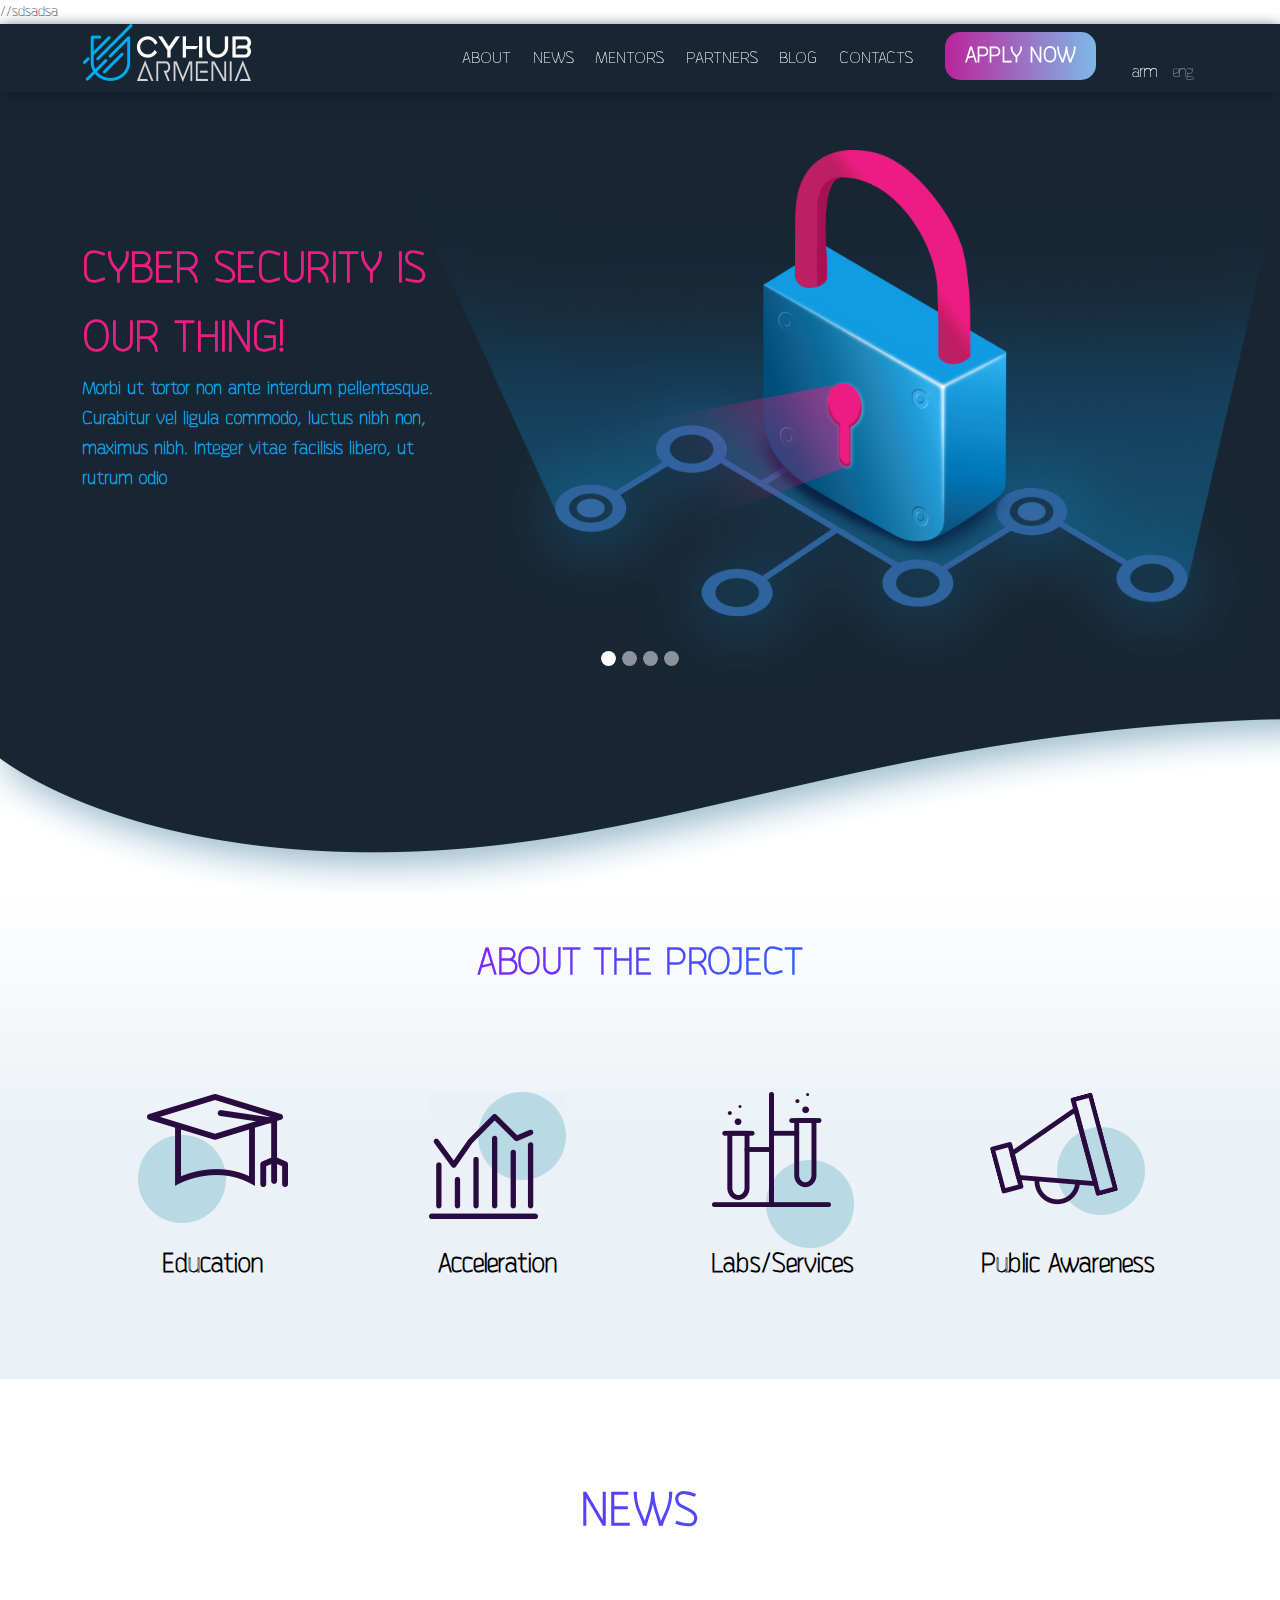
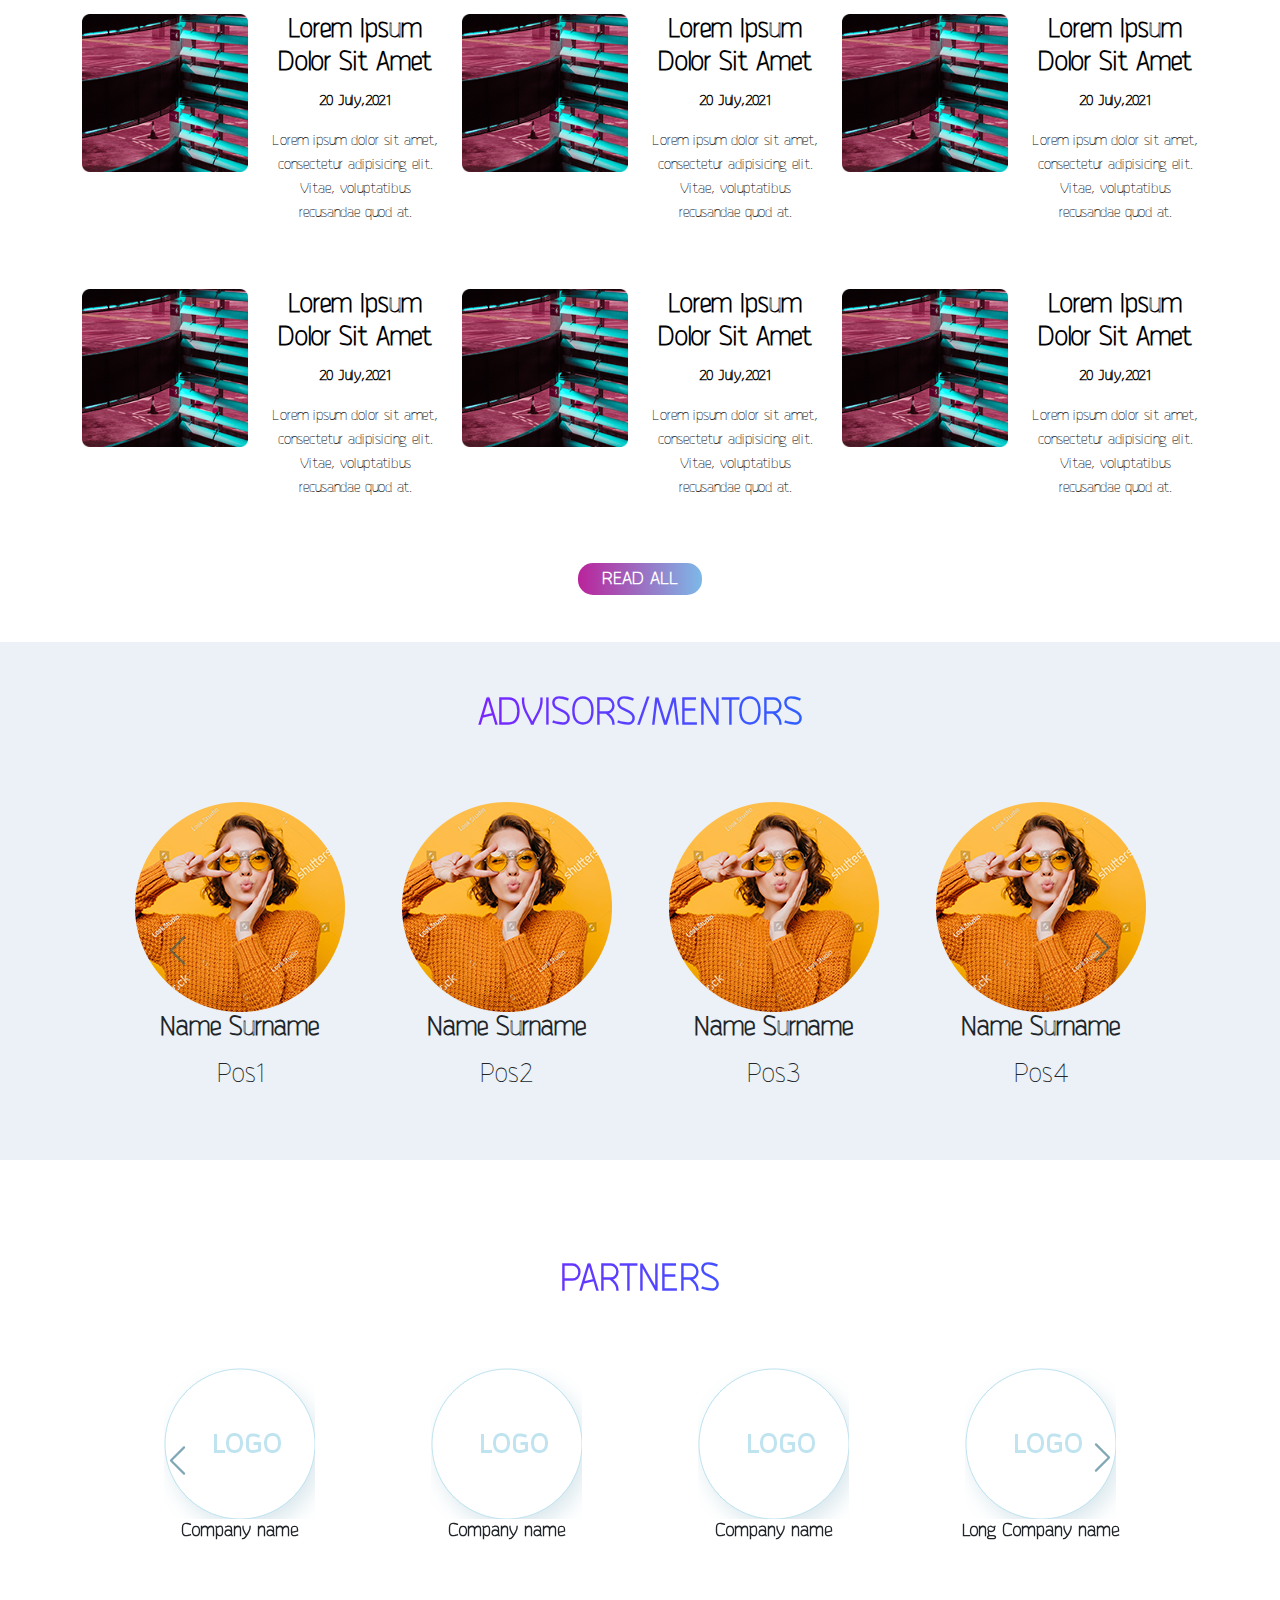
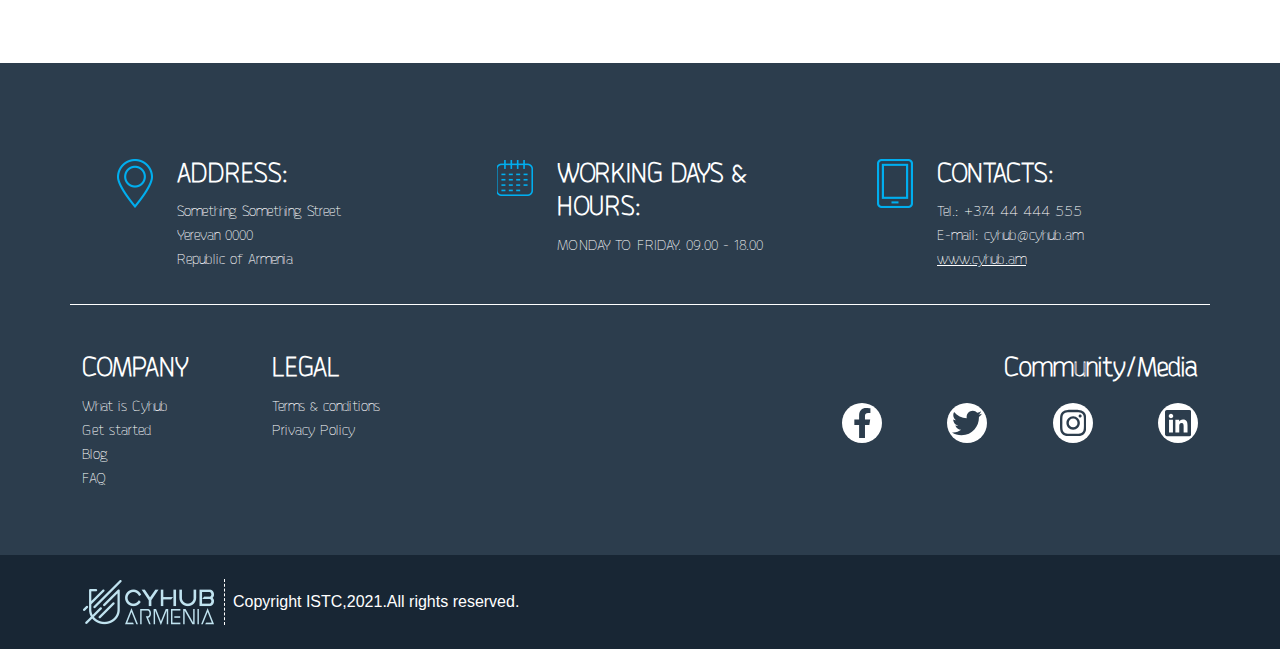
==== commit 36aa78ec: "nor commit" ====
--- a/index.html
+++ b/index.html
@@ -11,7 +11,7 @@
    <link rel="icon" href="images/fav.png">
    <title>hw_bootstrap</title>
 </head>
-
+//sdsadsa
 <body>
    <header class="">
       <nav class="container">
@@ -61,7 +61,7 @@
                            <div class="accordion-body">
                               <div class="d-flex flex-column fw-bold">
                                  <a class="text-uppercase" href="#">education</a>
-                                 <a class="text-uppercase" href="html/about.html">acceleration</a>
+                                 <a class="text-uppercase" href="html/about.html" target="blank">acceleration</a>
                                  <a class="text-uppercase" href="#">labs/services</a>
                                  <a class="text-uppercase" href="#">public awareness</a>
                               </div>
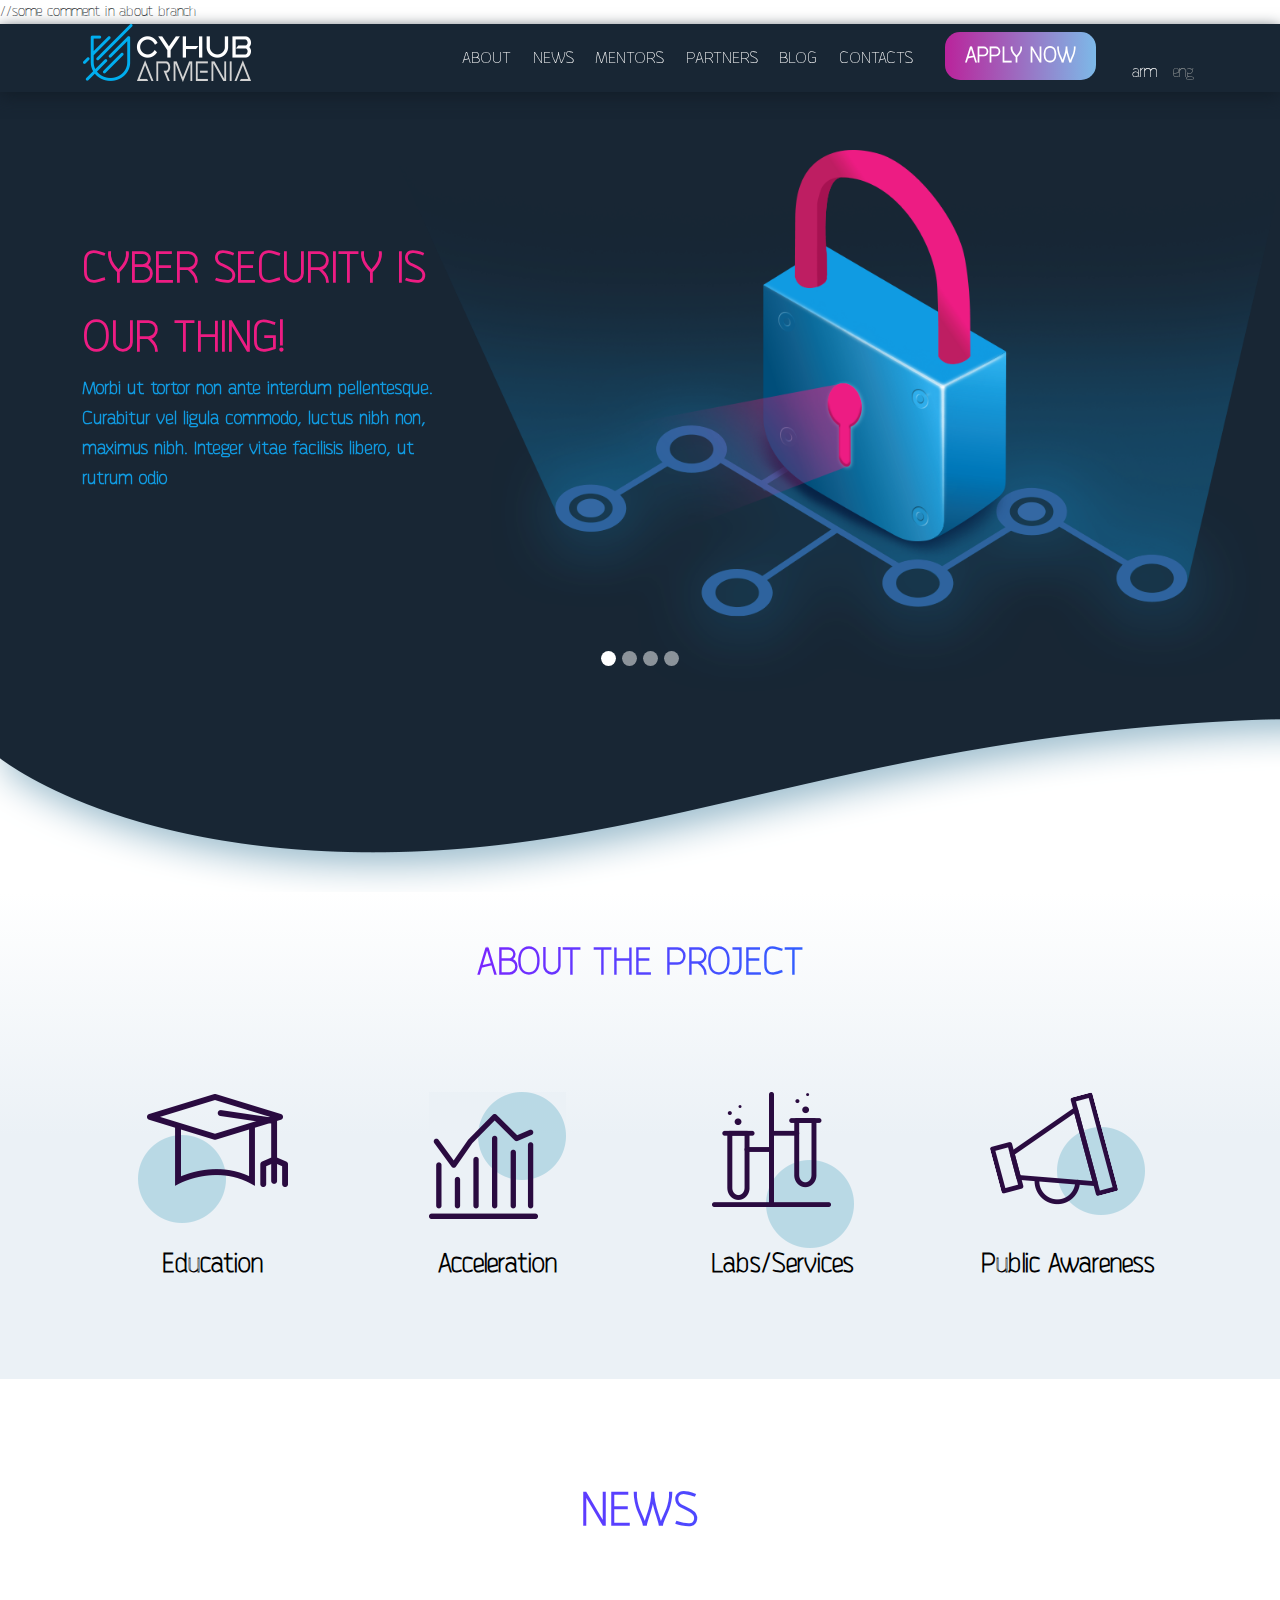
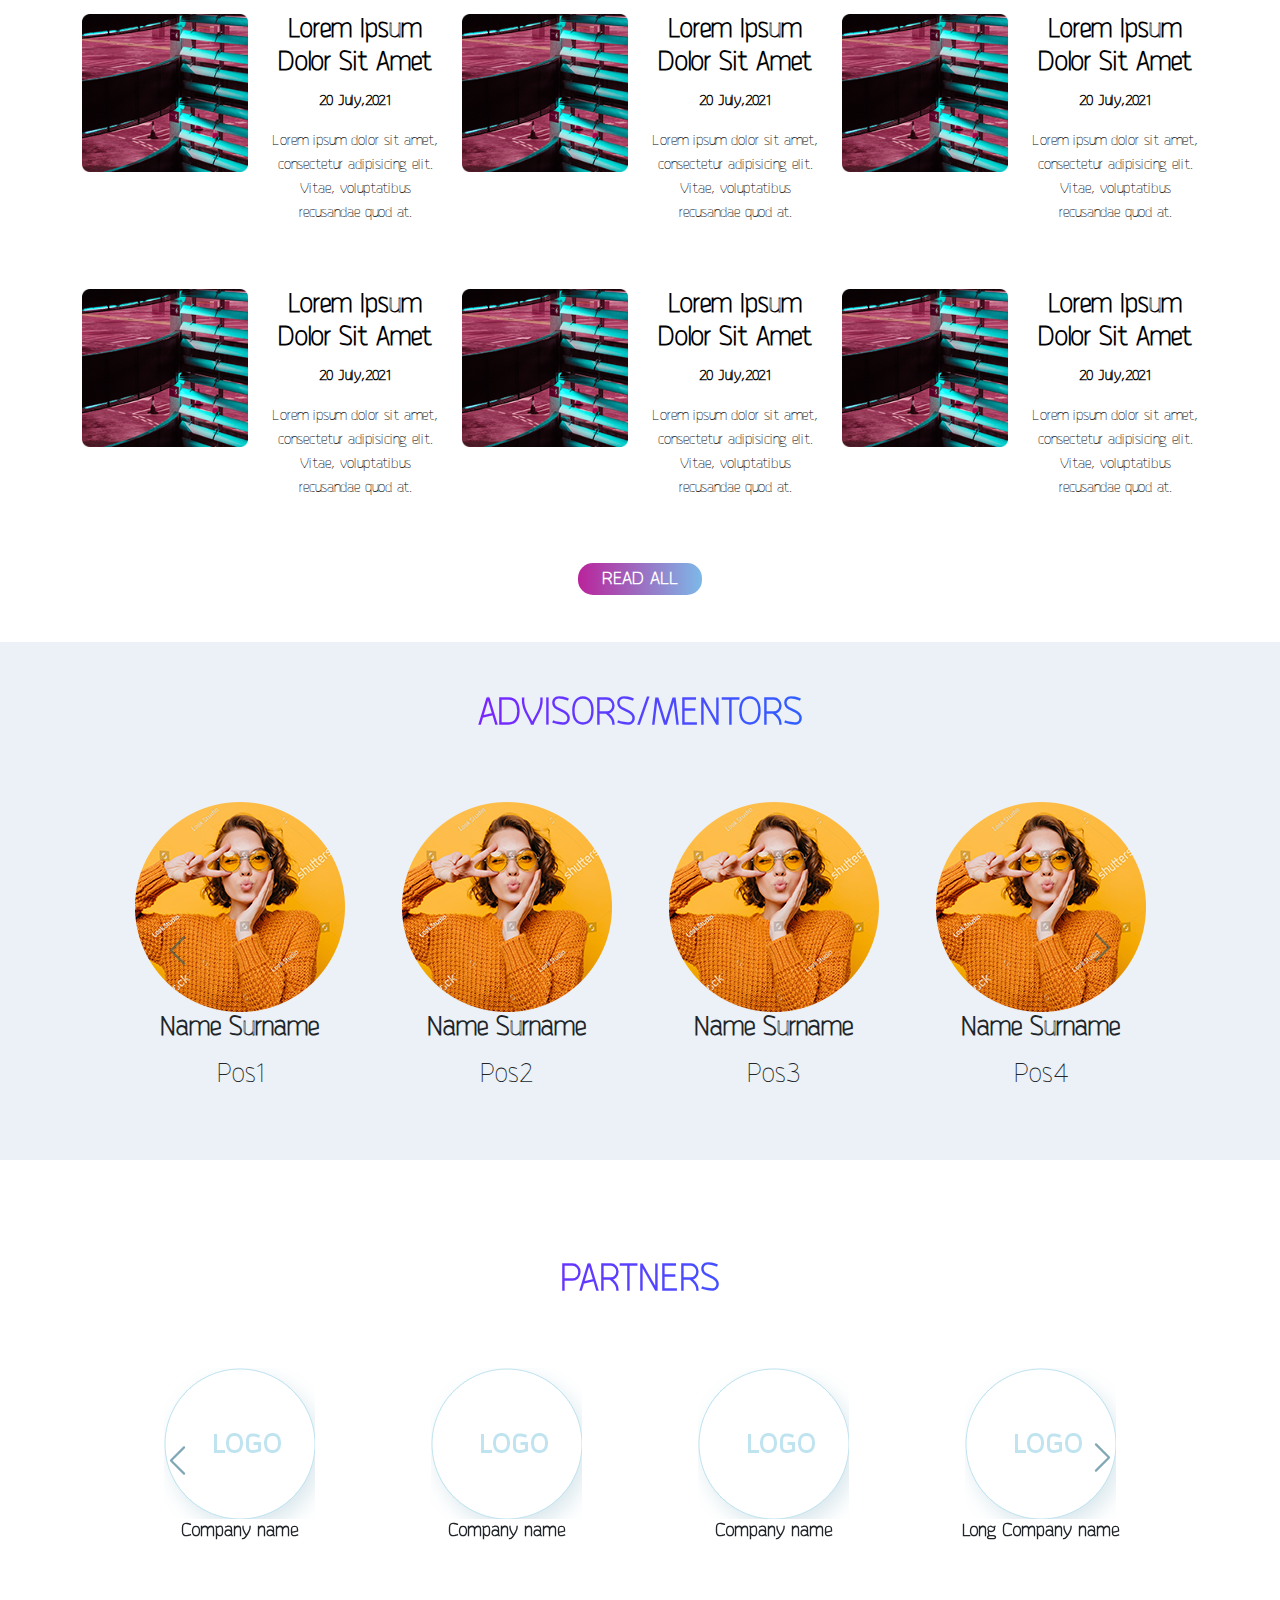
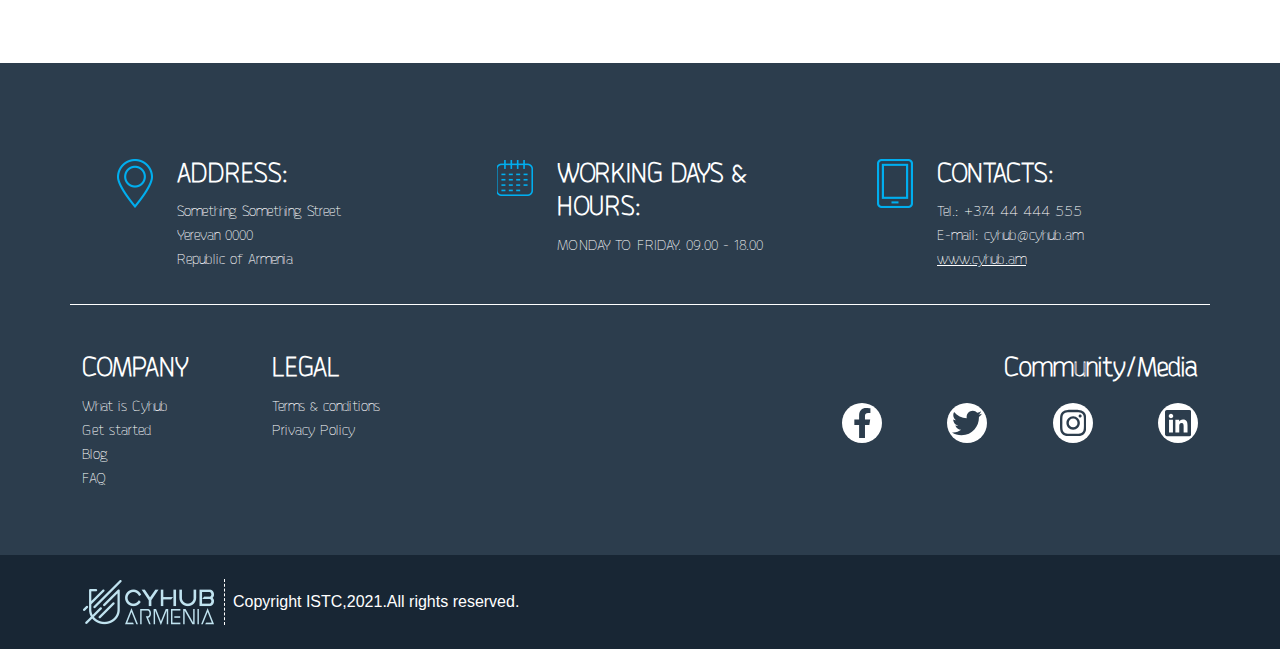
==== commit 9afb2b38: "commit in branch about" ====
--- a/index.html
+++ b/index.html
@@ -11,7 +11,7 @@
    <link rel="icon" href="images/fav.png">
    <title>hw_bootstrap</title>
 </head>
-//sdsadsa
+//some comment in about branch
 <body>
    <header class="">
       <nav class="container">
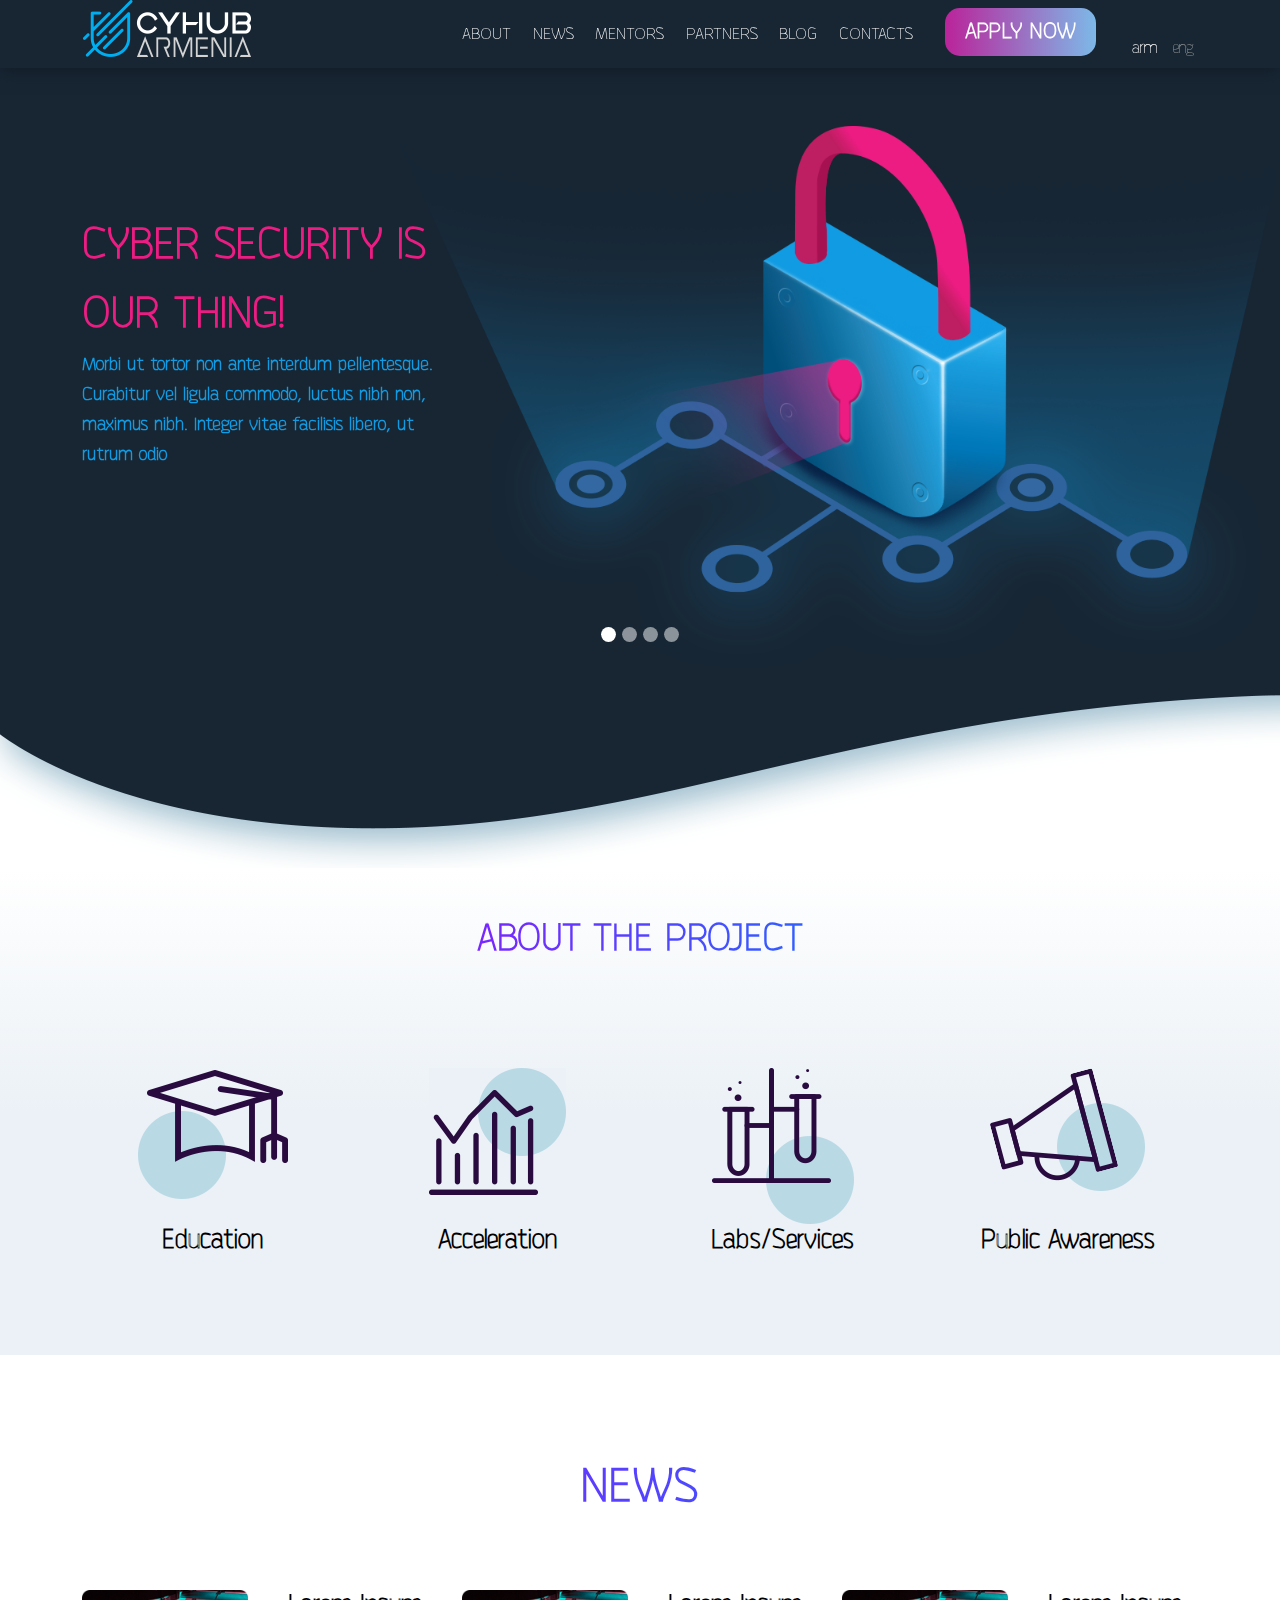
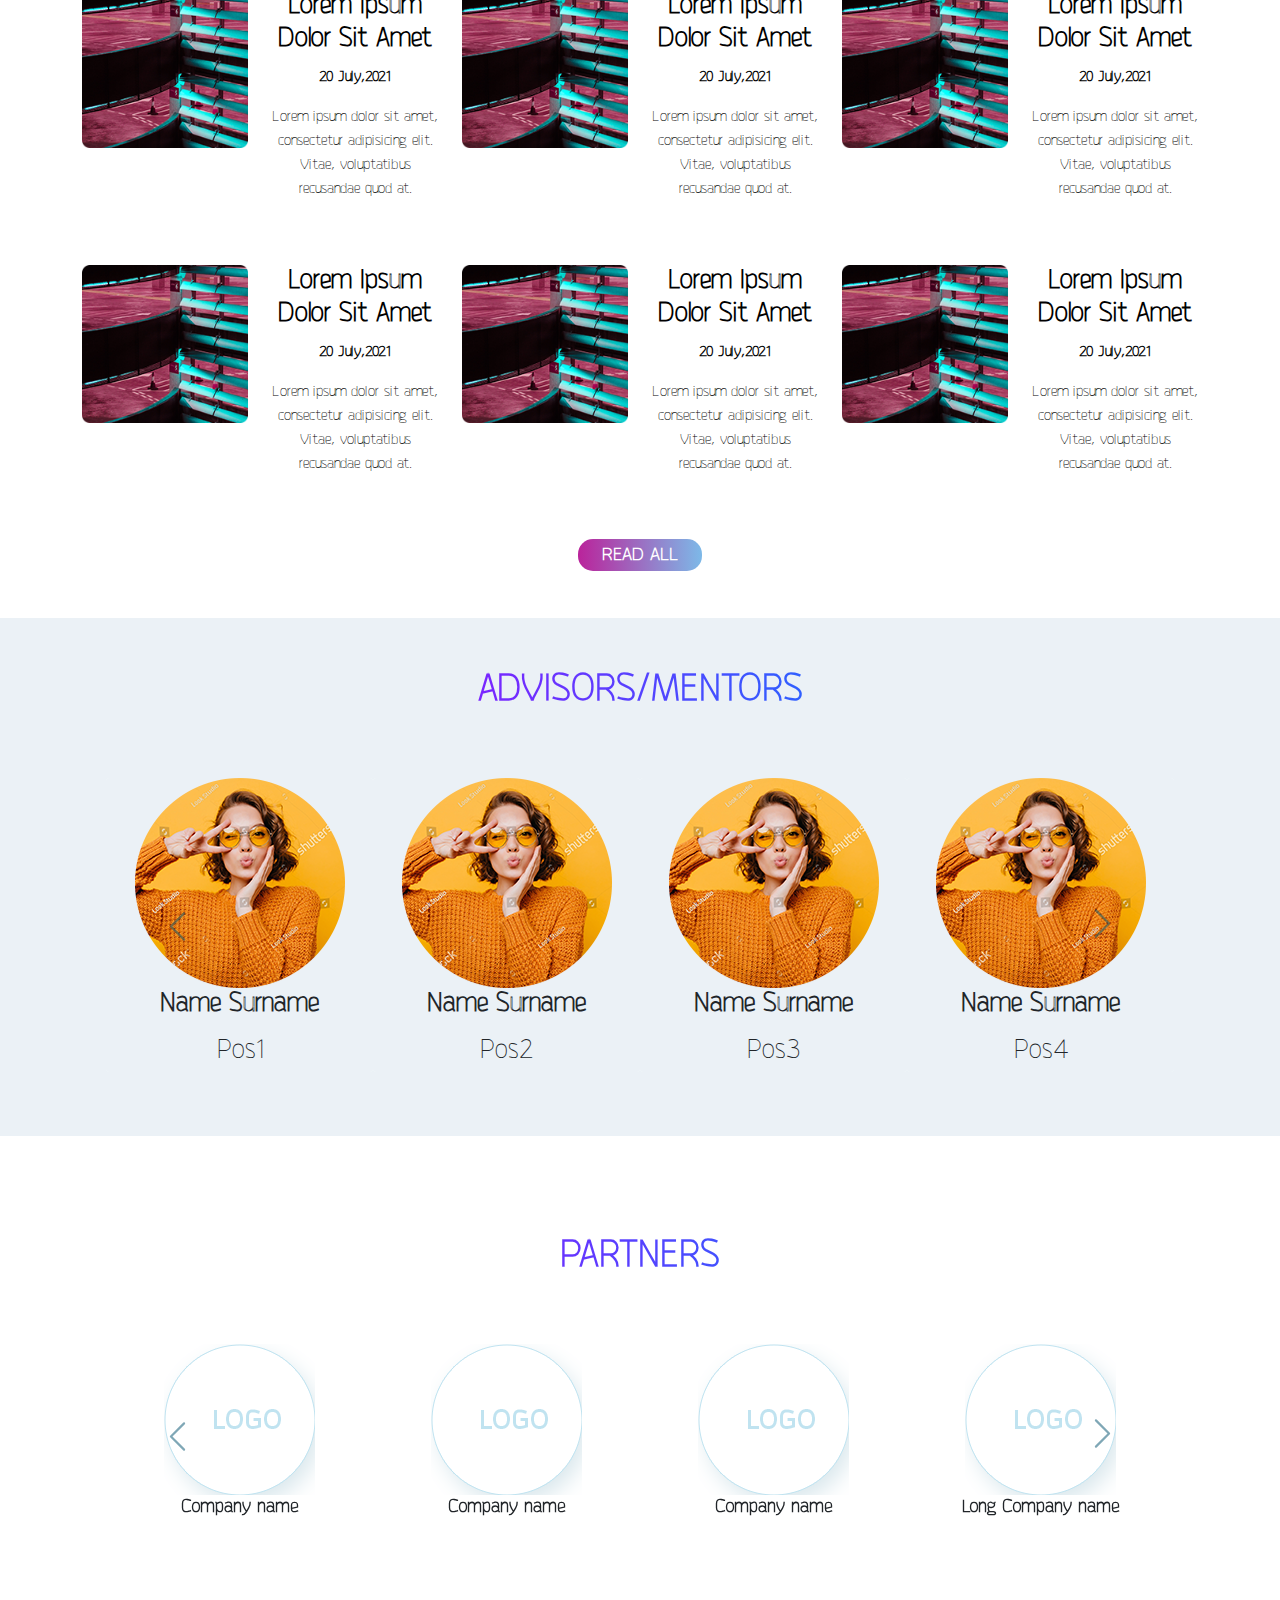
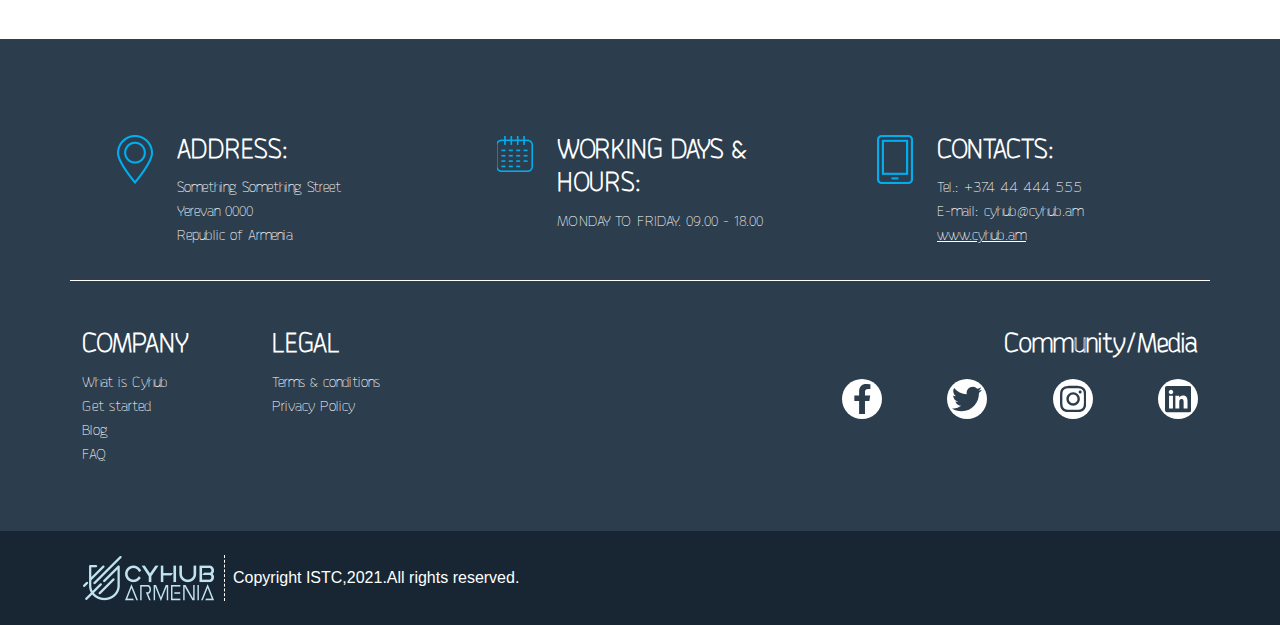
==== commit e0ac2c8a: "last commit" ====
--- a/index.html
+++ b/index.html
@@ -11,7 +11,7 @@
    <link rel="icon" href="images/fav.png">
    <title>hw_bootstrap</title>
 </head>
-//some comment in about branch
+
 <body>
    <header class="">
       <nav class="container">
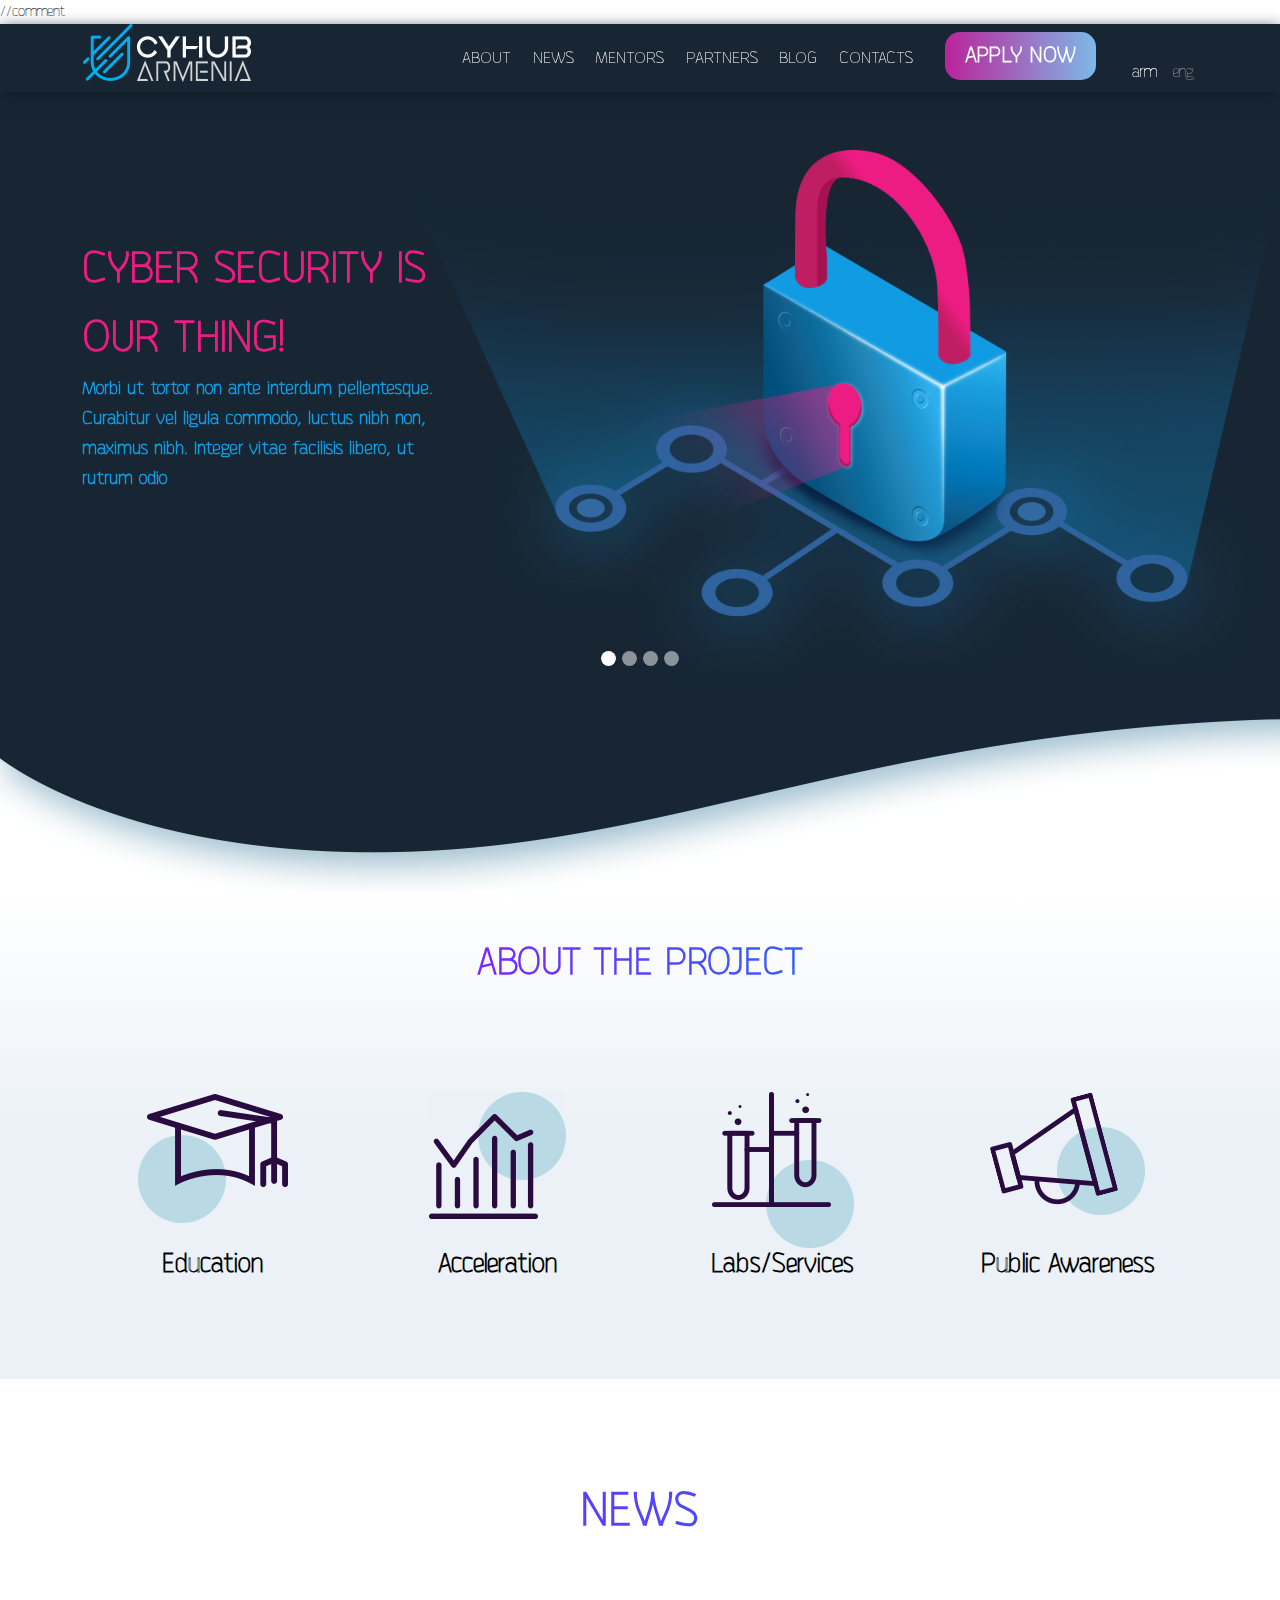
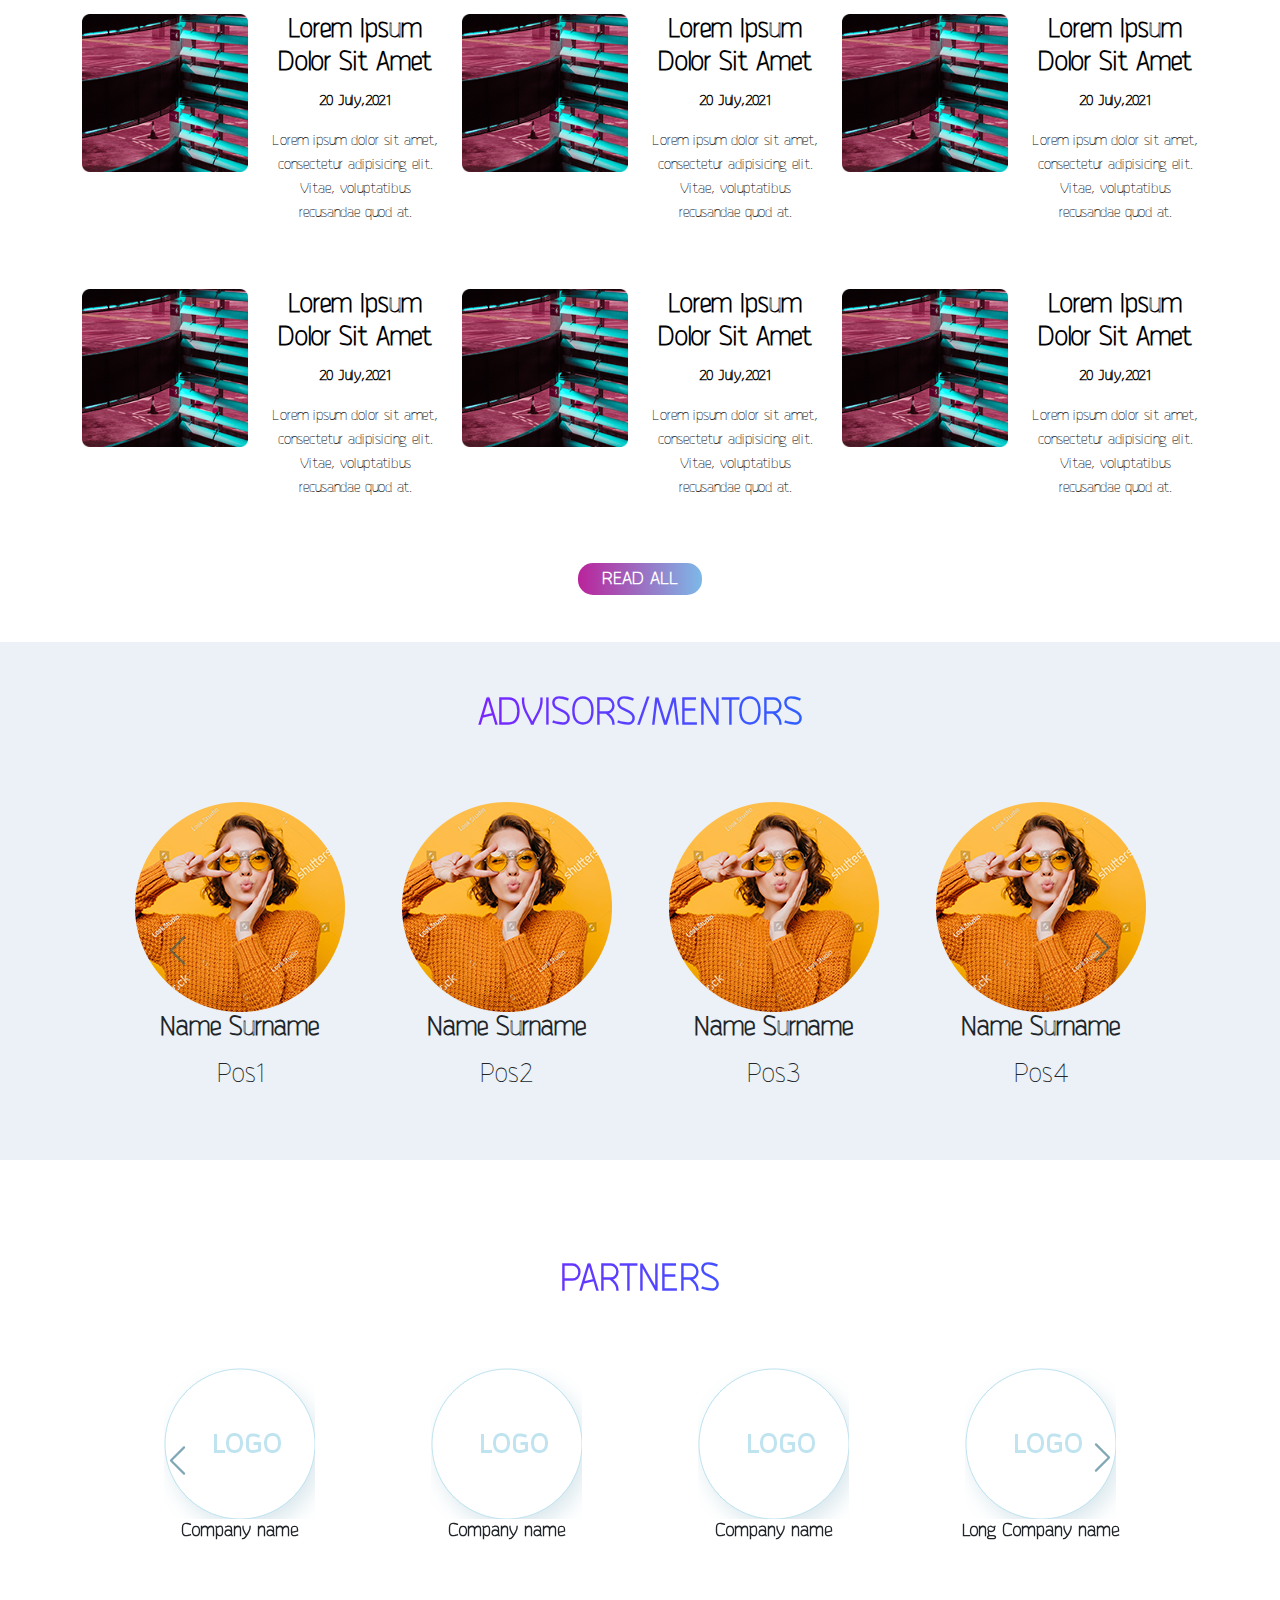
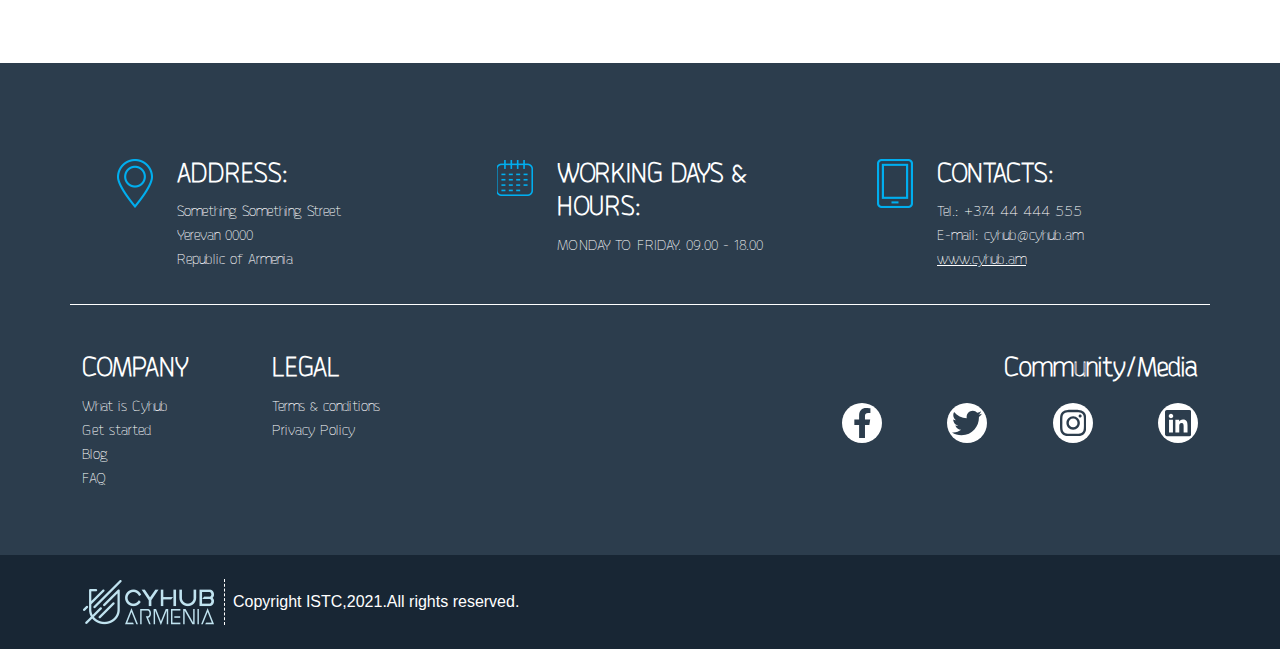
==== commit fa957cba: "just commit" ====
--- a/index.html
+++ b/index.html
@@ -1,6 +1,6 @@
 <!DOCTYPE html>
 <html lang="en">
-
+//comment
 <head>
    <meta charset="UTF-8">
    <meta http-equiv="X-UA-Compatible" content="IE=edge">
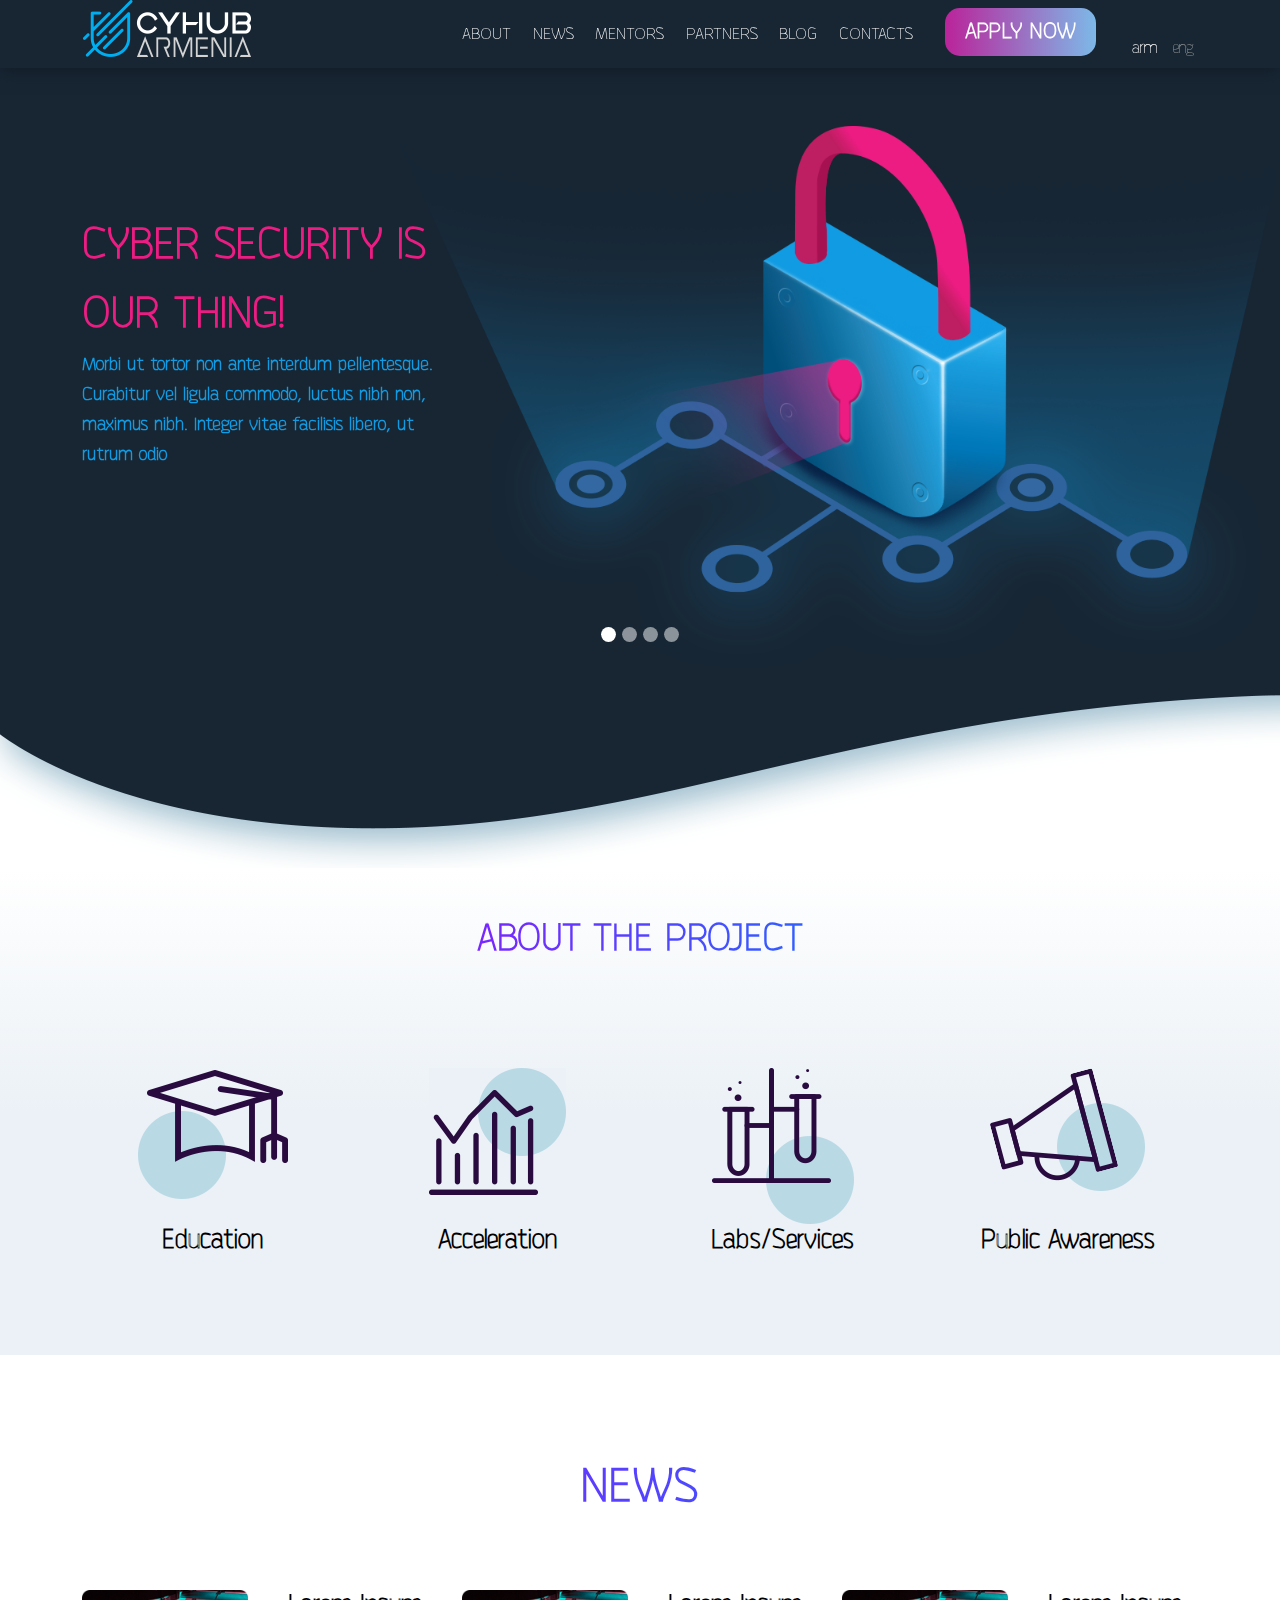
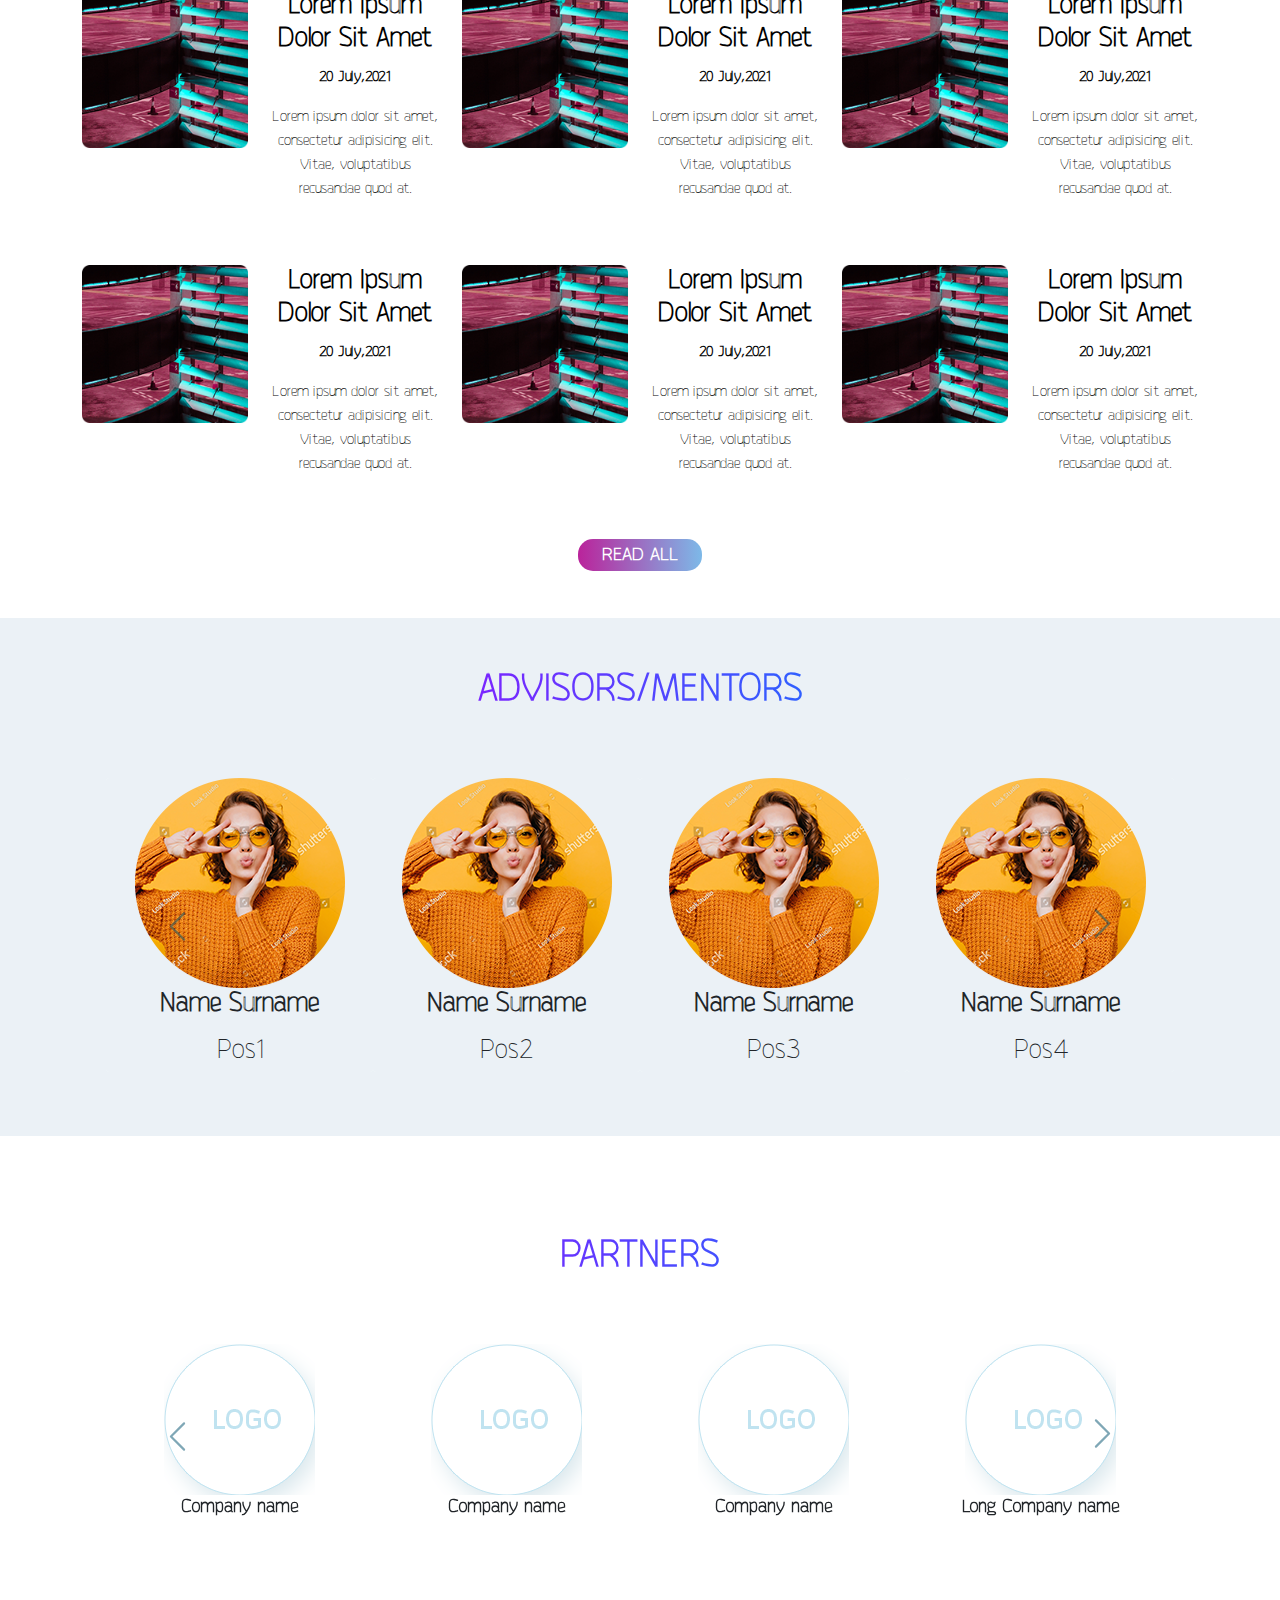
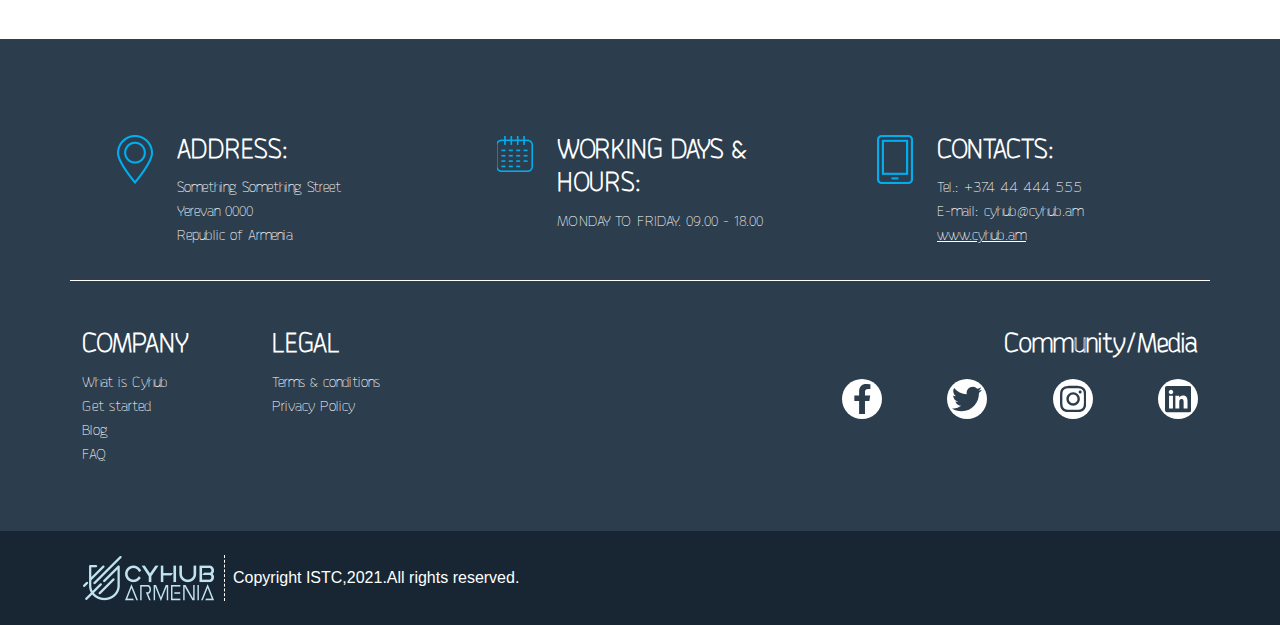
==== commit 5f2f4067: "comment corrected" ====
--- a/index.html
+++ b/index.html
@@ -1,6 +1,6 @@
 <!DOCTYPE html>
 <html lang="en">
-//comment
+<!-- comment -->
 <head>
    <meta charset="UTF-8">
    <meta http-equiv="X-UA-Compatible" content="IE=edge">
